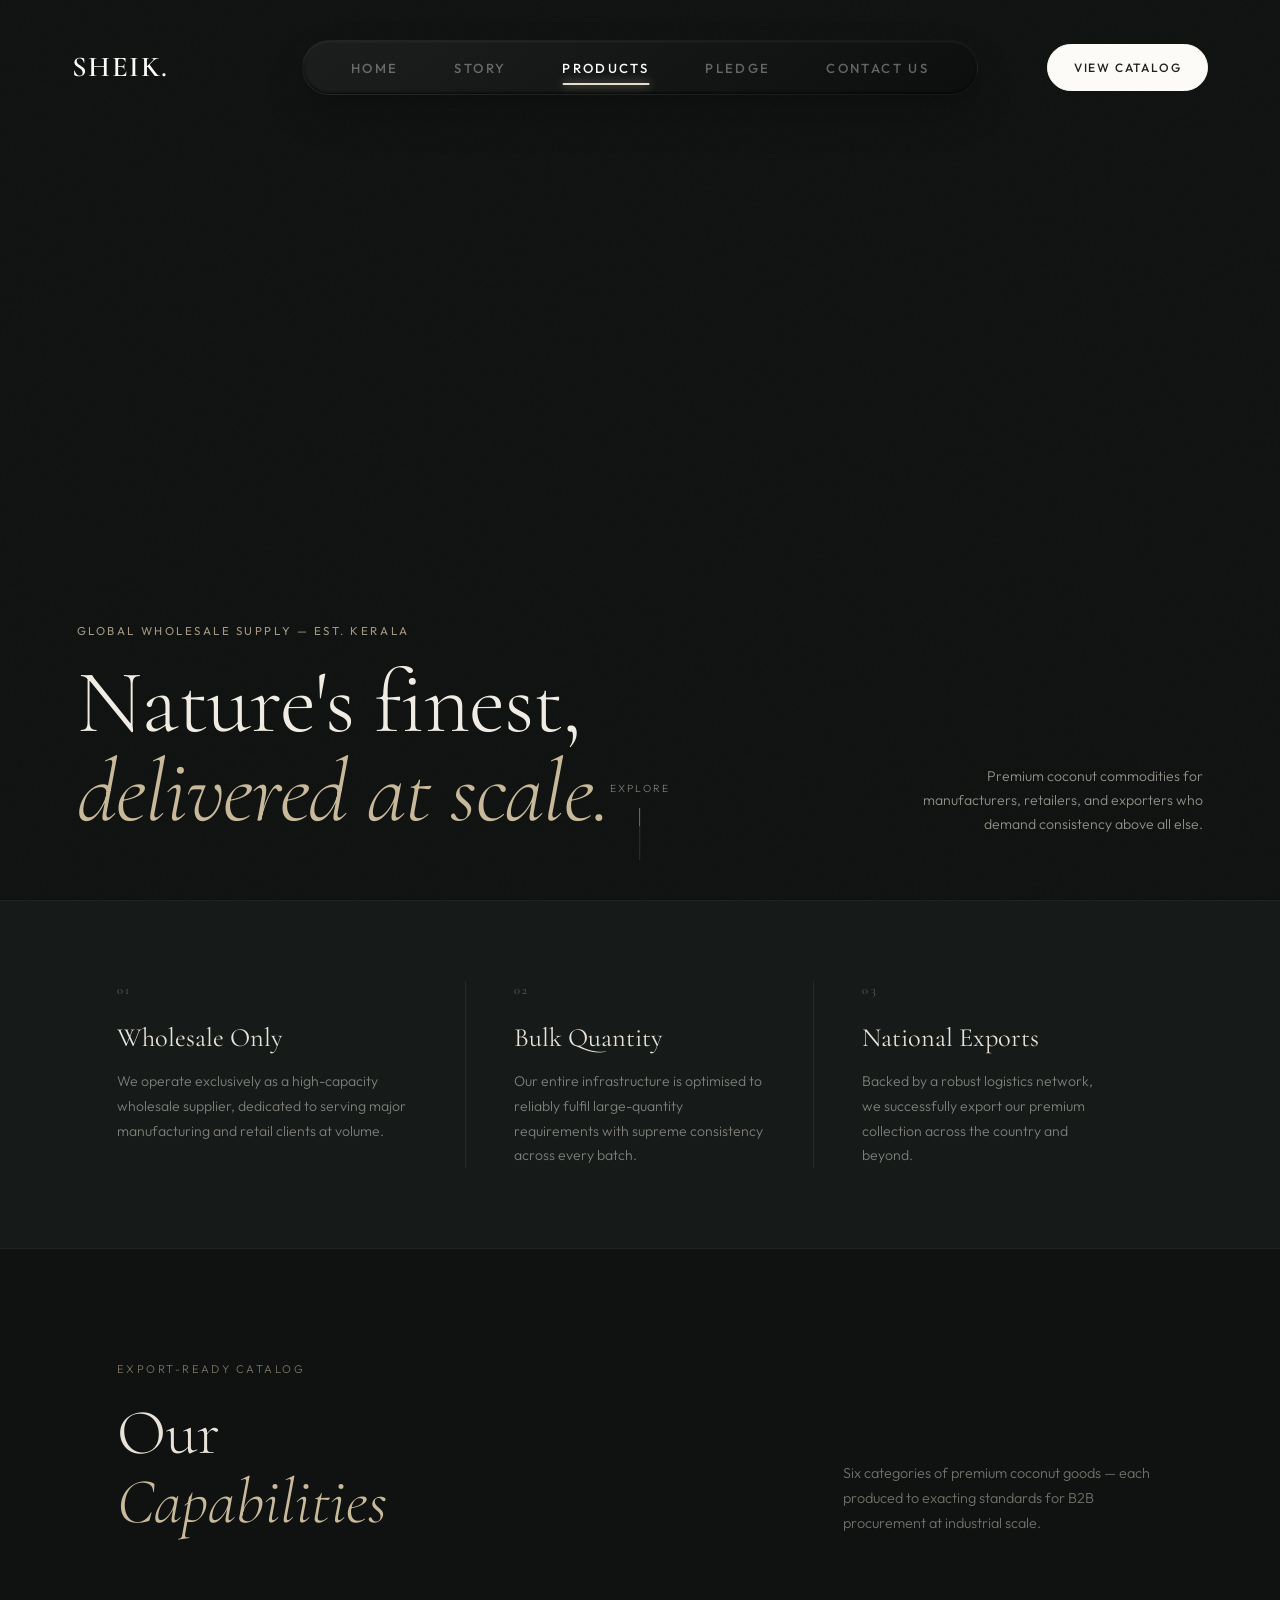
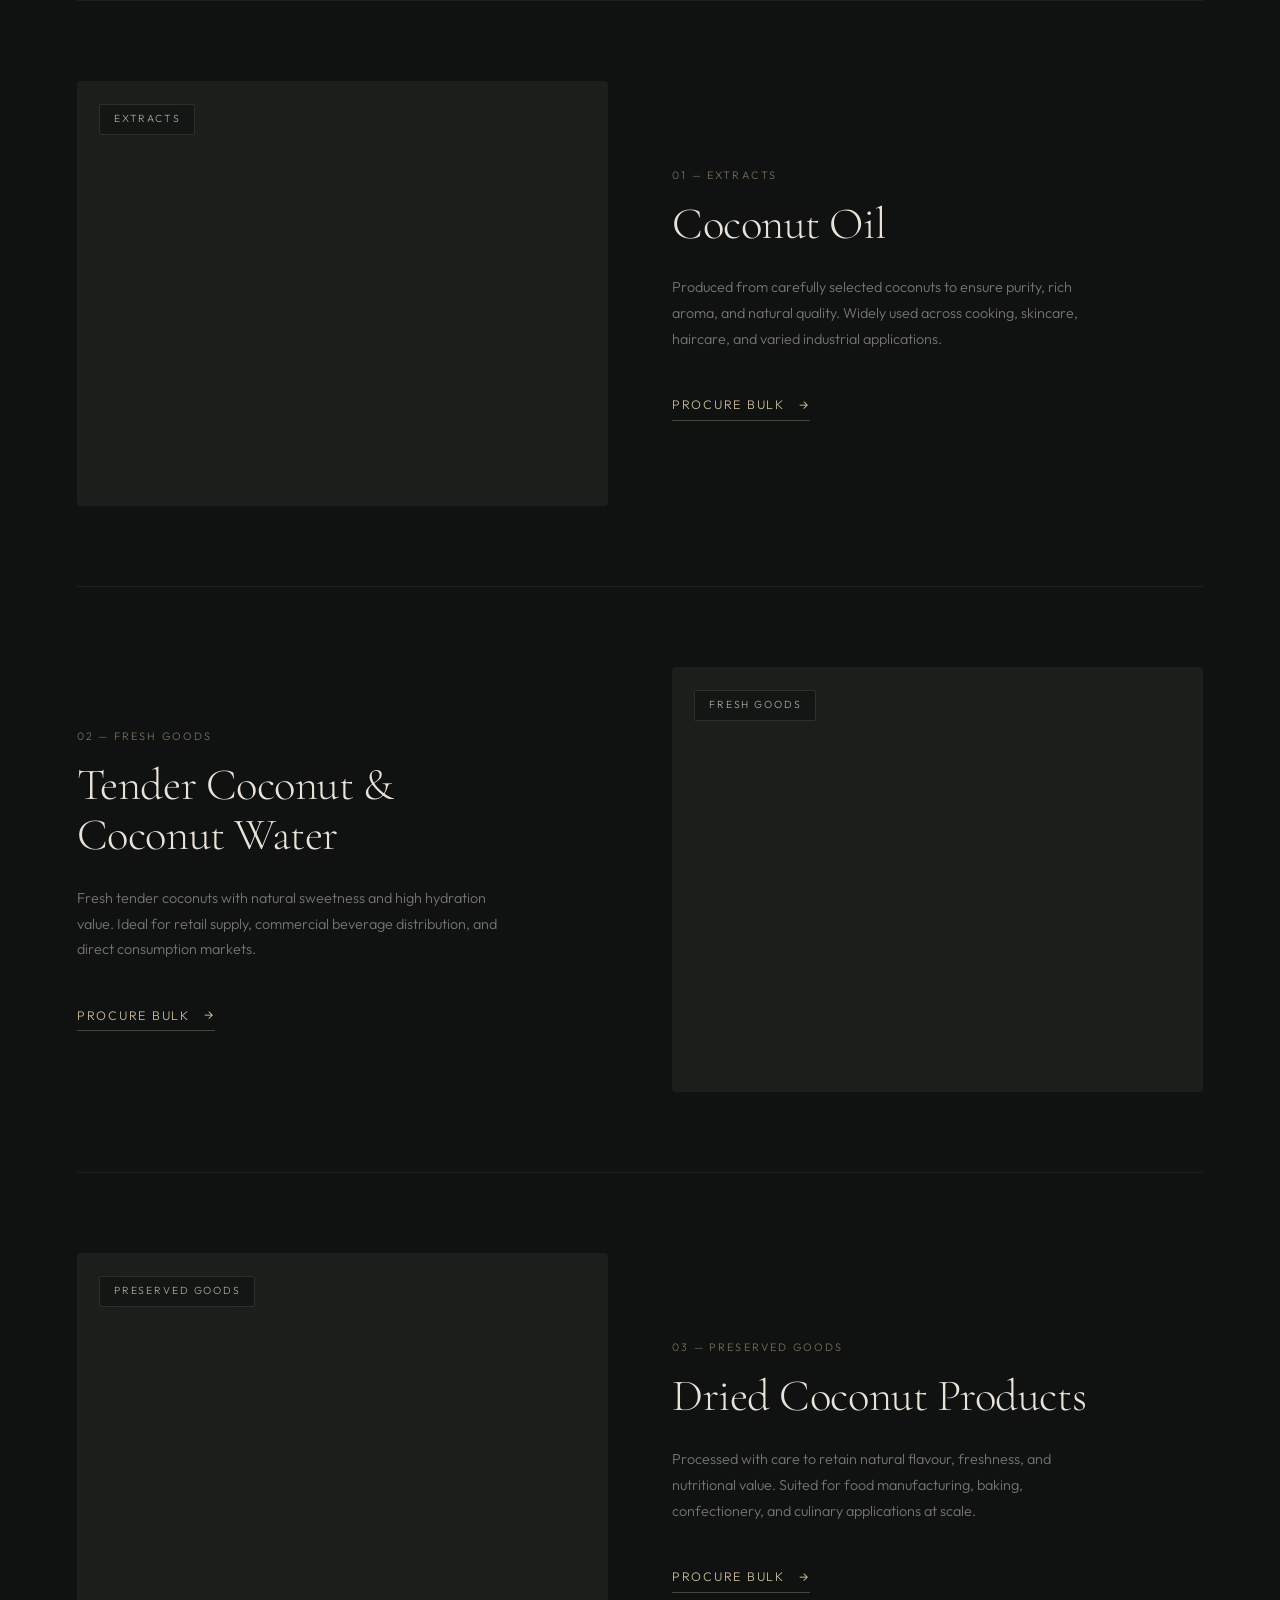
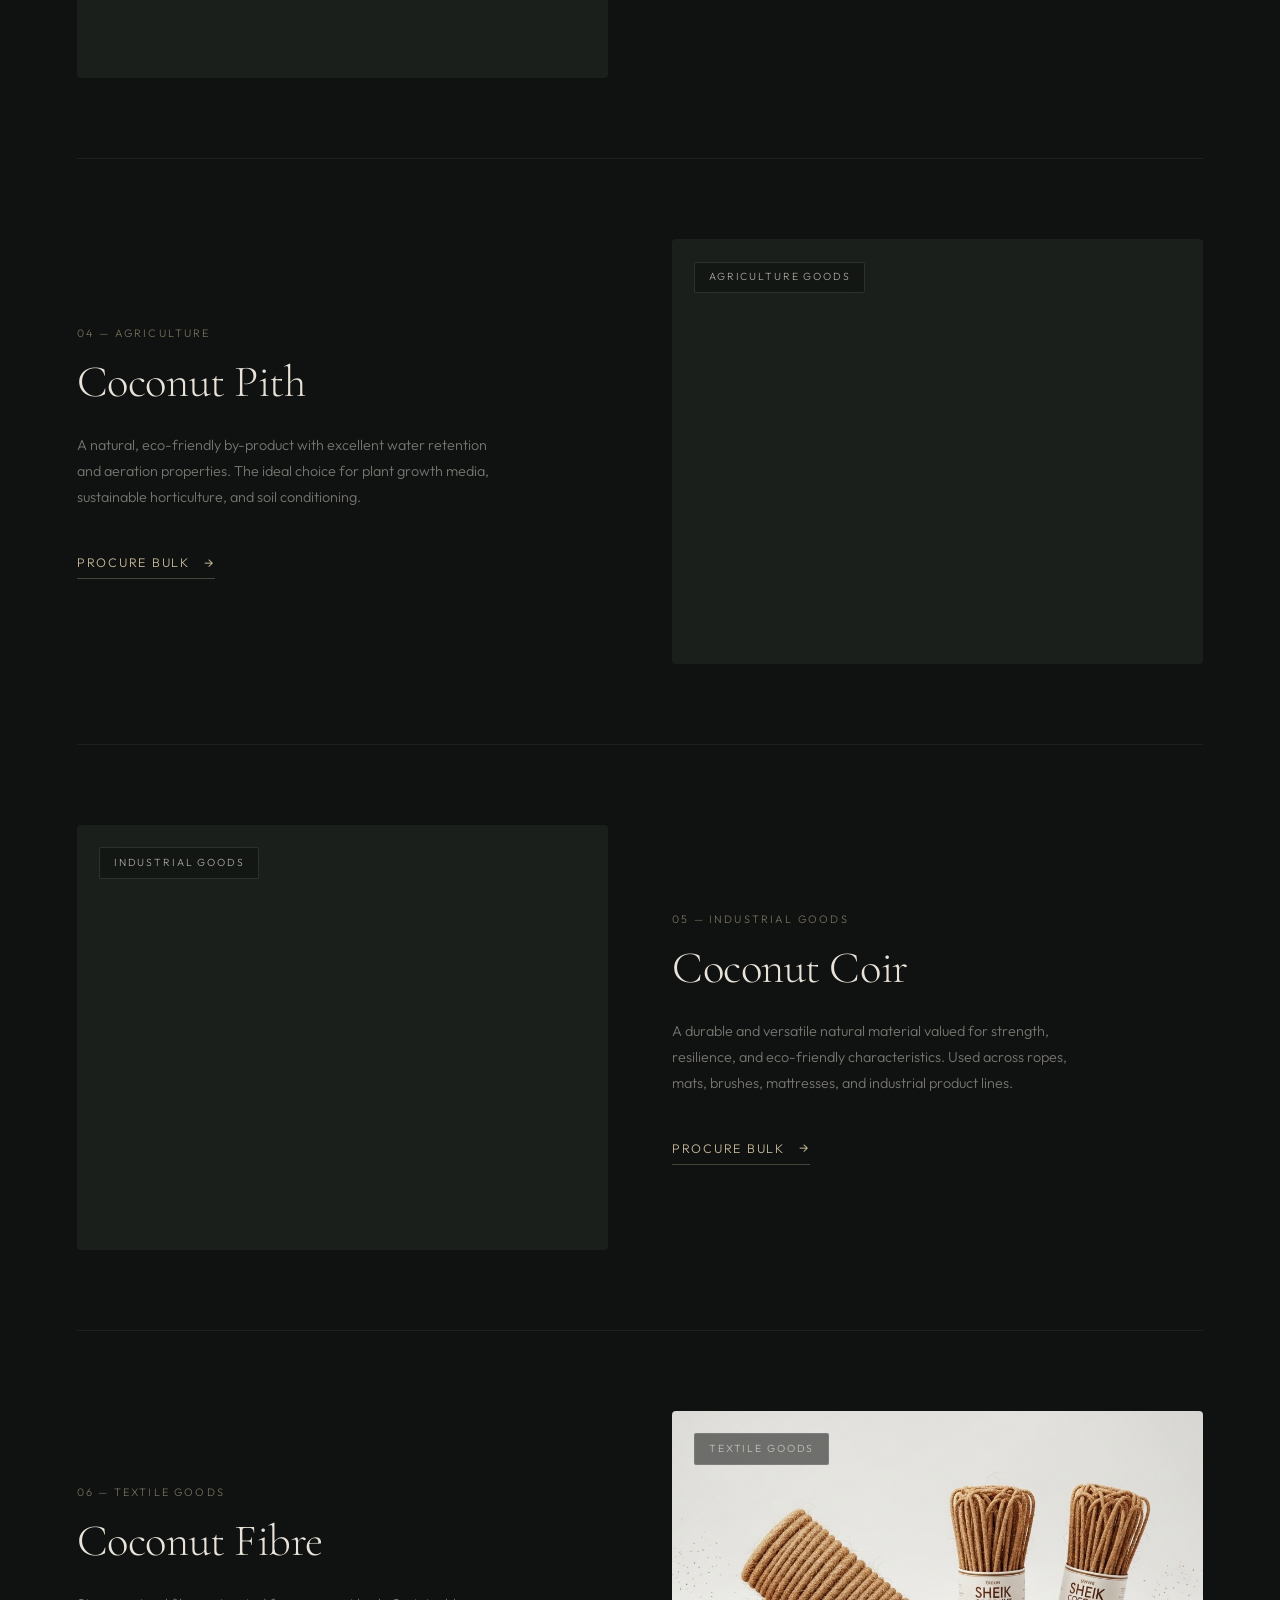
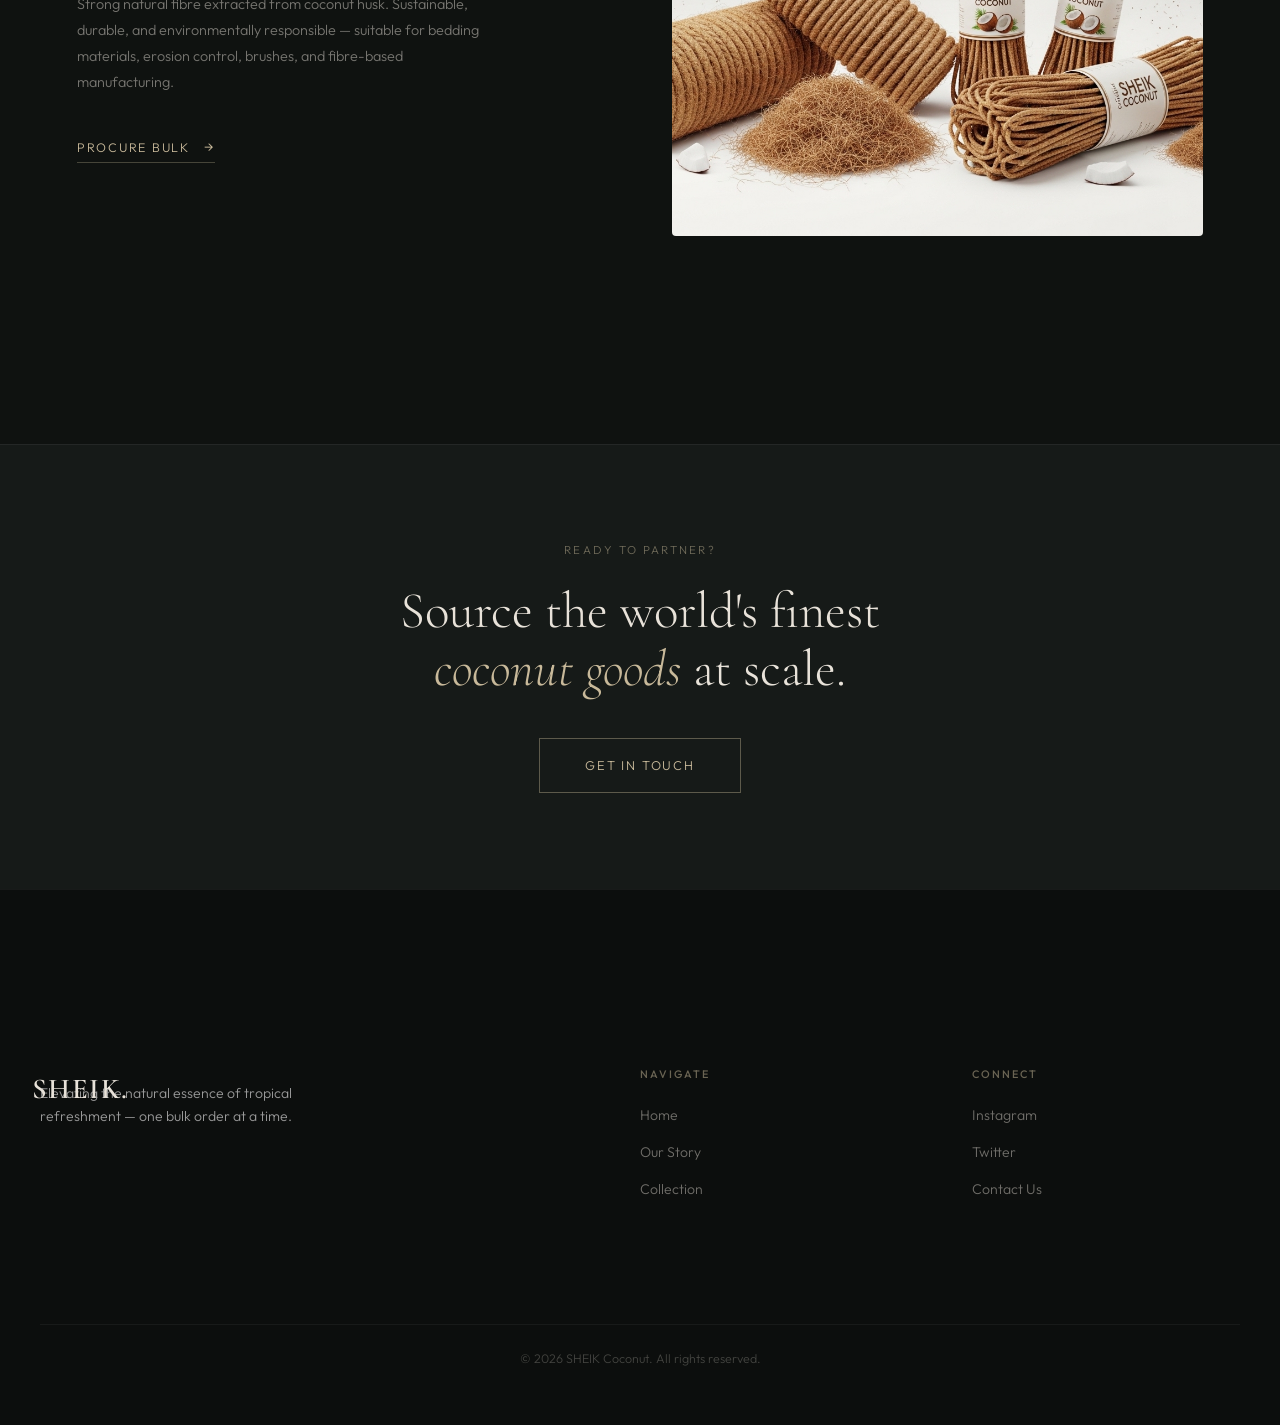
==== product.html @ ab348db4 "new website sheik coconut" ====
<!DOCTYPE html>
<html lang="en">
<head>
    <meta charset="UTF-8">
    <meta name="viewport" content="width=device-width, initial-scale=1.0">
    <title>Collection — SHEIK Coconut</title>
    <meta name="description" content="Explore SHEIK Coconut's premium product range. Wholesaler of bulk quantity coconut products exporting across the country.">
    <link rel="preconnect" href="https://fonts.googleapis.com">
    <link rel="preconnect" href="https://fonts.gstatic.com" crossorigin>
    <link href="https://fonts.googleapis.com/css2?family=Cormorant+Garamond:ital,wght@0,300;0,400;0,500;0,600;1,300;1,400&family=Outfit:wght@200;300;400;500&display=swap" rel="stylesheet">
    <link rel="stylesheet" href="style.css">

    <style>
        /* =====================================================
           PRODUCT PAGE — CINEMATIC REDESIGN
           ===================================================== */

        /* ── Page-level overrides ── */
        body { background-color: #0f1210; color: #e8e2d9; }

        /* ── Header styling is now globally handled by pill-nav in style.css ── */
        /* ══════════════════════════════════════════════════
           CINEMATIC HERO
           ══════════════════════════════════════════════════ */
        .product-hero {
            position: relative;
            width: 100%;
            height: 100vh;
            min-height: 640px;
            overflow: hidden;
            display: flex;
            align-items: flex-end;
            background: #0f1210;
        }

        /* Video fills full frame */
        .video-container {
            position: absolute;
            inset: 0;
            z-index: 0;
        }

        #product-video {
            width: 100%;
            height: 100%;
            object-fit: cover;
            object-position: center;
            display: block;
            opacity: 0.72;
        }

        /* Cinematic letterbox overlay */
        .video-overlay {
            position: absolute;
            inset: 0;
            background:
                linear-gradient(to bottom, rgba(15,18,16,0.55) 0%, transparent 30%, transparent 55%, rgba(15,18,16,0.85) 100%),
                linear-gradient(to right, rgba(15,18,16,0.3) 0%, transparent 60%);
            z-index: 1;
        }

        /* Thin grain texture */
        .video-overlay::after {
            content: '';
            position: absolute;
            inset: 0;
            background-image: url("data:image/svg+xml,%3Csvg viewBox='0 0 256 256' xmlns='http://www.w3.org/2000/svg'%3E%3Cfilter id='noise'%3E%3CfeTurbulence type='fractalNoise' baseFrequency='0.9' numOctaves='4' stitchTiles='stitch'/%3E%3C/filter%3E%3Crect width='100%25' height='100%25' filter='url(%23noise)' opacity='0.04'/%3E%3C/svg%3E");
            opacity: 0.35;
            pointer-events: none;
        }

        /* Hero text pinned bottom-left */
        .hero-content-wrapper.static-hero {
            position: absolute;
            inset: 0;
            display: flex;
            align-items: flex-end;
            z-index: 5;
            pointer-events: none;
        }

        .hero-bottom-text {
            padding: 0 clamp(2rem, 6vw, 7rem) clamp(3rem, 7vh, 5rem);
            width: 100%;
            display: flex;
            justify-content: space-between;
            align-items: flex-end;
            gap: 2rem;
        }

        .hero-left {
            max-width: 640px;
        }

        .hero-eyebrow {
            display: block;
            font-family: 'Outfit', sans-serif;
            font-size: 0.72rem;
            font-weight: 400;
            letter-spacing: 0.22em;
            text-transform: uppercase;
            color: rgba(212, 196, 168, 0.75);
            margin-bottom: 1.1rem;
            opacity: 0;
            transform: translateY(14px);
            animation: fadeUp 0.9s 0.2s cubic-bezier(0.25,1,0.5,1) forwards;
        }

        .hero-main-title {
            font-family: 'Cormorant Garamond', serif;
            font-size: clamp(3.2rem, 7vw, 6.5rem);
            font-weight: 300;
            line-height: 1.0;
            letter-spacing: -0.01em;
            color: #f0ece4;
            margin-bottom: 0;
            opacity: 0;
            transform: translateY(20px);
            animation: fadeUp 1s 0.38s cubic-bezier(0.25,1,0.5,1) forwards;
        }

        .hero-main-title em {
            font-style: italic;
            color: #c8b99a;
        }

        .hero-right {
            text-align: right;
            flex-shrink: 0;
        }

        .hero-sub-text {
            font-family: 'Outfit', sans-serif;
            font-size: 0.88rem;
            font-weight: 300;
            line-height: 1.7;
            color: rgba(232,226,217,0.6);
            max-width: 280px;
            margin-left: auto;
            opacity: 0;
            transform: translateY(14px);
            animation: fadeUp 0.9s 0.55s cubic-bezier(0.25,1,0.5,1) forwards;
        }

        /* Scroll indicator */
        .scroll-indicator {
            position: absolute;
            bottom: 0;
            left: 50%;
            transform: translateX(-50%);
            z-index: 10;
            display: flex;
            flex-direction: column;
            align-items: center;
            gap: 10px;
            color: rgba(232,226,217,0.5);
            font-family: 'Outfit', sans-serif;
            font-size: 0.65rem;
            letter-spacing: 0.2em;
            text-transform: uppercase;
            padding-bottom: 2.5rem;
            opacity: 0;
            animation: fadeIn 1s 1.1s ease forwards;
        }

        .scroll-line {
            width: 1px;
            height: 52px;
            background: rgba(232,226,217,0.15);
            position: relative;
            overflow: hidden;
        }

        .scroll-line::after {
            content: '';
            position: absolute;
            top: 0; left: 0;
            width: 100%; height: 35%;
            background: rgba(200,185,154,0.7);
            animation: scrollLine 2.2s cubic-bezier(0.77,0,0.175,1) infinite;
        }

        /* ══════════════════════════════════════════════════
           MANIFESTO BAND
           ══════════════════════════════════════════════════ */
        .manifesto-band {
            background: #161a18;
            padding: 5rem 0;
            border-top: 1px solid rgba(255,255,255,0.04);
            border-bottom: 1px solid rgba(255,255,255,0.04);
        }

        .manifesto-inner {
            max-width: 1200px;
            margin: 0 auto;
            padding: 0 clamp(2rem,6vw,7rem);
            display: grid;
            grid-template-columns: repeat(3, 1fr);
            gap: 0;
        }

        .manifesto-item {
            padding: 0 3rem;
            border-right: 1px solid rgba(255,255,255,0.07);
            opacity: 0;
            transform: translateY(24px);
            transition: opacity 0.7s ease, transform 0.7s ease;
        }

        .manifesto-item:first-child { padding-left: 0; }
        .manifesto-item:last-child { border-right: none; }

        .manifesto-item.in-view { opacity: 1; transform: none; }
        .manifesto-item:nth-child(2) { transition-delay: 0.12s; }
        .manifesto-item:nth-child(3) { transition-delay: 0.24s; }

        .manifesto-num {
            font-family: 'Cormorant Garamond', serif;
            font-size: 0.78rem;
            letter-spacing: 0.18em;
            color: rgba(200,185,154,0.5);
            margin-bottom: 1.4rem;
            display: block;
        }

        .manifesto-head {
            font-family: 'Cormorant Garamond', serif;
            font-size: 1.65rem;
            font-weight: 400;
            color: #e8e2d9;
            margin-bottom: 0.9rem;
            line-height: 1.2;
        }

        .manifesto-body {
            font-family: 'Outfit', sans-serif;
            font-size: 0.88rem;
            font-weight: 300;
            line-height: 1.75;
            color: rgba(232,226,217,0.5);
        }

        /* ══════════════════════════════════════════════════
           SECTION LABEL (floating)
           ══════════════════════════════════════════════════ */
        .collection-intro {
            padding: 7rem clamp(2rem,6vw,7rem) 4rem;
            max-width: 1200px;
            margin: 0 auto;
            display: flex;
            align-items: flex-end;
            justify-content: space-between;
            gap: 3rem;
        }

        .collection-intro-left {
            flex: 1;
        }

        .collection-label {
            font-family: 'Outfit', sans-serif;
            font-size: 0.7rem;
            letter-spacing: 0.22em;
            text-transform: uppercase;
            color: rgba(200,185,154,0.6);
            margin-bottom: 1.2rem;
            display: block;
        }

        .collection-title {
            font-family: 'Cormorant Garamond', serif;
            font-size: clamp(2.6rem, 5vw, 4.5rem);
            font-weight: 300;
            line-height: 1.08;
            color: #e8e2d9;
        }

        .collection-title em {
            font-style: italic;
            color: #c8b99a;
        }

        .collection-intro-right {
            max-width: 320px;
            font-family: 'Outfit', sans-serif;
            font-size: 0.9rem;
            line-height: 1.75;
            color: rgba(232,226,217,0.45);
        }

        /* ══════════════════════════════════════════════════
           PRODUCT ROWS — EDITORIAL STYLE
           ══════════════════════════════════════════════════ */
        .products-wrap {
            padding: 0 clamp(2rem,6vw,7rem) 8rem;
        }

        .product-entry {
            display: grid;
            grid-template-columns: 1fr 1fr;
            gap: 5vw;
            align-items: center;
            padding: 5rem 0;
            border-top: 1px solid rgba(255,255,255,0.06);
            opacity: 0;
            transform: translateY(40px);
            transition: opacity 0.9s cubic-bezier(0.25,1,0.5,1), transform 0.9s cubic-bezier(0.25,1,0.5,1);
        }

        .product-entry.in-view { opacity: 1; transform: none; }
        .product-entry.alt { direction: rtl; }
        .product-entry.alt > * { direction: ltr; }

        /* Media box */
        .prod-media {
            position: relative;
            overflow: hidden;
            border-radius: 4px;
            background: #1a1f1c;
            aspect-ratio: 5/4;
        }

        .prod-media video,
        .prod-media img {
            width: 100%;
            height: 100%;
            object-fit: cover;
            object-position: center;
            display: block;
            transition: transform 1.1s cubic-bezier(0.25,1,0.5,1);
        }

        .prod-media:hover video,
        .prod-media:hover img {
            transform: scale(1.04);
        }

        /* Overlay tag on media */
        .prod-tag {
            position: absolute;
            top: 1.4rem;
            left: 1.4rem;
            font-family: 'Outfit', sans-serif;
            font-size: 0.65rem;
            letter-spacing: 0.18em;
            text-transform: uppercase;
            color: rgba(232,226,217,0.7);
            background: rgba(15,18,16,0.55);
            backdrop-filter: blur(8px);
            padding: 0.4rem 0.85rem;
            border: 1px solid rgba(232,226,217,0.12);
            border-radius: 2px;
        }

        /* Info column */
        .prod-info {
            padding: 1rem 0;
        }

        .prod-cat {
            font-family: 'Outfit', sans-serif;
            font-size: 0.68rem;
            letter-spacing: 0.2em;
            text-transform: uppercase;
            color: rgba(200,185,154,0.55);
            margin-bottom: 1rem;
            display: block;
        }

        .prod-name {
            font-family: 'Cormorant Garamond', serif;
            font-size: clamp(2rem, 3.5vw, 3.2rem);
            font-weight: 300;
            line-height: 1.1;
            color: #e8e2d9;
            margin-bottom: 1.6rem;
            letter-spacing: -0.01em;
        }

        .prod-desc {
            font-family: 'Outfit', sans-serif;
            font-size: 0.9rem;
            font-weight: 300;
            line-height: 1.8;
            color: rgba(232,226,217,0.48);
            margin-bottom: 2.4rem;
            max-width: 420px;
        }

        .prod-cta {
            display: inline-flex;
            align-items: center;
            gap: 0.9rem;
            font-family: 'Outfit', sans-serif;
            font-size: 0.78rem;
            letter-spacing: 0.14em;
            text-transform: uppercase;
            color: #c8b99a;
            text-decoration: none;
            padding-bottom: 3px;
            border-bottom: 1px solid rgba(200,185,154,0.3);
            transition: color 0.3s ease, border-color 0.3s ease, gap 0.3s ease;
        }

        .prod-cta::after {
            content: '→';
            font-size: 0.9rem;
            transition: transform 0.3s ease;
        }

        .prod-cta:hover {
            color: #e8e2d9;
            border-color: rgba(232,226,217,0.5);
            gap: 1.3rem;
        }

        .prod-cta:hover::after {
            transform: translateX(4px);
        }

        /* ══════════════════════════════════════════════════
           CLOSING CTA BAND
           ══════════════════════════════════════════════════ */
        .cta-band {
            background: #161a18;
            border-top: 1px solid rgba(255,255,255,0.06);
            padding: 6rem clamp(2rem,6vw,7rem);
            text-align: center;
        }

        .cta-band-label {
            font-family: 'Outfit', sans-serif;
            font-size: 0.72rem;
            letter-spacing: 0.2em;
            text-transform: uppercase;
            color: rgba(200,185,154,0.5);
            margin-bottom: 1.5rem;
            display: block;
        }

        .cta-band-title {
            font-family: 'Cormorant Garamond', serif;
            font-size: clamp(2.2rem, 4vw, 3.8rem);
            font-weight: 300;
            line-height: 1.12;
            color: #e8e2d9;
            margin-bottom: 2.5rem;
        }

        .cta-band-title em { font-style: italic; color: #c8b99a; }

        .cta-btn-outline {
            display: inline-block;
            padding: 1rem 2.8rem;
            border: 1px solid rgba(200,185,154,0.4);
            font-family: 'Outfit', sans-serif;
            font-size: 0.8rem;
            letter-spacing: 0.14em;
            text-transform: uppercase;
            color: #c8b99a;
            text-decoration: none;
            transition: background 0.35s ease, color 0.35s ease, border-color 0.35s ease;
        }

        .cta-btn-outline:hover {
            background: #c8b99a;
            color: #0f1210;
            border-color: #c8b99a;
        }

        /* ══════════════════════════════════════════════════
           FOOTER (dark consistent)
           ══════════════════════════════════════════════════ */
        .site-footer {
            background: #0c0e0d;
            color: rgba(232,226,217,0.5);
            border-top: 1px solid rgba(255,255,255,0.05);
        }

        .site-footer .logo { color: #e8e2d9; }

        .footer-grid {
            display: grid;
            grid-template-columns: 2fr 1fr 1fr;
            gap: 4rem;
            padding: 5rem 0 3rem;
        }

        .footer-brand p {
            font-family: 'Outfit', sans-serif;
            font-size: 0.88rem;
            line-height: 1.7;
            margin-top: 1rem;
        }

        .footer-links h4,
        .footer-contact h4 {
            font-family: 'Outfit', sans-serif;
            font-size: 0.68rem;
            letter-spacing: 0.18em;
            text-transform: uppercase;
            color: rgba(200,185,154,0.5);
            margin-bottom: 1.2rem;
        }

        .footer-links ul li,
        .footer-contact ul li {
            margin-bottom: 0.7rem;
        }

        .footer-links a,
        .footer-contact a {
            font-family: 'Outfit', sans-serif;
            font-size: 0.88rem;
            color: rgba(232,226,217,0.45);
            transition: color 0.25s ease;
        }

        .footer-links a:hover,
        .footer-contact a:hover { color: #e8e2d9; }

        .footer-bottom {
            padding: 1.5rem 0;
            border-top: 1px solid rgba(255,255,255,0.05);
            font-family: 'Outfit', sans-serif;
            font-size: 0.78rem;
            color: rgba(232,226,217,0.25);
        }

        /* ══════════════════════════════════════════════════
           ANIMATIONS
           ══════════════════════════════════════════════════ */
        @keyframes fadeUp {
            to { opacity: 1; transform: translateY(0); }
        }

        @keyframes fadeIn {
            to { opacity: 1; }
        }

        @keyframes scrollLine {
            0%   { transform: translateY(-100%); }
            100% { transform: translateY(350%); }
        }

        /* ══════════════════════════════════════════════════
           RESPONSIVE
           ══════════════════════════════════════════════════ */
        @media (max-width: 900px) {
            .manifesto-inner { grid-template-columns: 1fr; gap: 3rem; }
            .manifesto-item { border-right: none; border-bottom: 1px solid rgba(255,255,255,0.07); padding: 0 0 3rem; }
            .manifesto-item:last-child { border-bottom: none; }

            .collection-intro { flex-direction: column; gap: 1.5rem; }
            .collection-intro-right { max-width: 100%; }

            .product-entry { grid-template-columns: 1fr; gap: 2.5rem; }
            .product-entry.alt { direction: ltr; }

            .hero-bottom-text { flex-direction: column; gap: 1rem; align-items: flex-start; }
            .hero-sub-text { text-align: left; margin-left: 0; max-width: 100%; }
            .hero-right { text-align: left; }

            .footer-grid { grid-template-columns: 1fr 1fr; gap: 3rem; }
        }

        @media (max-width: 600px) {
            .hero-main-title { font-size: 2.8rem; }
            .products-wrap { padding: 0 1.5rem 5rem; }
            .manifesto-band { padding: 3.5rem 0; }
            .manifesto-inner { padding: 0 1.5rem; }
            .footer-grid { grid-template-columns: 1fr; }
            .collection-intro { padding: 4rem 1.5rem 2.5rem; }
        }
    </style>
</head>
<body>

    <!-- ═══ HEADER ═══ -->
    <header class="site-header dark-header">
        <div class="header-container">
            <div class="logo"><a href="index.html">SHEIK.</a></div>
            <nav class="pill-nav">
                <ul>
                    <li><a href="index.html">Home</a></li>
                    <li><a href="story.html">Story</a></li>
                    <li><a href="product.html" class="active">Products</a></li>
                    <li><a href="companyValue.html">Pledge</a></li>
                    <li><a href="contact.html">Contact Us</a></li>
                </ul>
            </nav>
            <div class="header-cta">
                <a href="#collection" class="btn-primary">View Catalog</a>
            </div>
        </div>
    </header>

    <main>

        <!-- ═══ CINEMATIC HERO ═══ -->
        <section class="product-hero">
            <div class="video-container">
                <video
                    id="product-video"
                    src="assests/products/hero.mp4"
                    autoplay muted loop playsinline
                    preload="auto"
                ></video>
                <div class="video-overlay"></div>
            </div>

            <div class="hero-content-wrapper static-hero">
                <div class="hero-bottom-text">
                    <div class="hero-left">
                        <span class="hero-eyebrow">Global Wholesale Supply — Est. Kerala</span>
                        <h1 class="hero-main-title">Nature's finest,<br><em>delivered at scale.</em></h1>
                    </div>
                    <div class="hero-right">
                        <p class="hero-sub-text">
                            Premium coconut commodities for manufacturers, retailers, and exporters who demand consistency above all else.
                        </p>
                    </div>
                </div>
            </div>

            <div class="scroll-indicator">
                <span>Explore</span>
                <div class="scroll-line"></div>
            </div>
        </section>

        <!-- ═══ MANIFESTO BAND ═══ -->
        <section class="manifesto-band">
            <div class="manifesto-inner">
                <div class="manifesto-item scroll-reveal">
                    <span class="manifesto-num">01</span>
                    <h3 class="manifesto-head">Wholesale Only</h3>
                    <p class="manifesto-body">We operate exclusively as a high-capacity wholesale supplier, dedicated to serving major manufacturing and retail clients at volume.</p>
                </div>
                <div class="manifesto-item scroll-reveal">
                    <span class="manifesto-num">02</span>
                    <h3 class="manifesto-head">Bulk Quantity</h3>
                    <p class="manifesto-body">Our entire infrastructure is optimised to reliably fulfil large-quantity requirements with supreme consistency across every batch.</p>
                </div>
                <div class="manifesto-item scroll-reveal">
                    <span class="manifesto-num">03</span>
                    <h3 class="manifesto-head">National Exports</h3>
                    <p class="manifesto-body">Backed by a robust logistics network, we successfully export our premium collection across the country and beyond.</p>
                </div>
            </div>
        </section>

        <!-- ═══ COLLECTION INTRO ═══ -->
        <section class="collection-intro" id="collection">
            <div class="collection-intro-left scroll-reveal">
                <span class="collection-label">Export-Ready Catalog</span>
                <h2 class="collection-title">Our<br><em>Capabilities</em></h2>
            </div>
            <p class="collection-intro-right scroll-reveal">
                Six categories of premium coconut goods — each produced to exacting standards for B2B procurement at industrial scale.
            </p>
        </section>

        <!-- ═══ PRODUCTS ═══ -->
        <div class="products-wrap">

            <!-- 1. Coconut Oil -->
            <article class="product-entry scroll-reveal">
                <div class="prod-media">
                    <video src="assests/products/coconutOil.mp4" autoplay muted loop playsinline></video>
                    <span class="prod-tag">Extracts</span>
                </div>
                <div class="prod-info">
                    <span class="prod-cat">01 — Extracts</span>
                    <h3 class="prod-name">Coconut Oil</h3>
                    <p class="prod-desc">Produced from carefully selected coconuts to ensure purity, rich aroma, and natural quality. Widely used across cooking, skincare, haircare, and varied industrial applications.</p>
                    <a href="#" class="prod-cta">Procure Bulk</a>
                </div>
            </article>

            <!-- 2. Tender Coconut / Coconut Water -->
            <article class="product-entry alt scroll-reveal">
                <div class="prod-media">
                    <video src="assests/products/coconuts.mp4" autoplay muted loop playsinline></video>
                    <span class="prod-tag">Fresh Goods</span>
                </div>
                <div class="prod-info">
                    <span class="prod-cat">02 — Fresh Goods</span>
                    <h3 class="prod-name">Tender Coconut &amp;<br>Coconut Water</h3>
                    <p class="prod-desc">Fresh tender coconuts with natural sweetness and high hydration value. Ideal for retail supply, commercial beverage distribution, and direct consumption markets.</p>
                    <a href="#" class="prod-cta">Procure Bulk</a>
                </div>
            </article>

            <!-- 3. Dried Coconut -->
            <article class="product-entry scroll-reveal">
                <div class="prod-media">
                    <video src="assests/products/Dry Coconut products.mp4" autoplay muted loop playsinline></video>
                    <span class="prod-tag">Preserved Goods</span>
                </div>
                <div class="prod-info">
                    <span class="prod-cat">03 — Preserved Goods</span>
                    <h3 class="prod-name">Dried Coconut Products</h3>
                    <p class="prod-desc">Processed with care to retain natural flavour, freshness, and nutritional value. Suited for food manufacturing, baking, confectionery, and culinary applications at scale.</p>
                    <a href="#" class="prod-cta">Procure Bulk</a>
                </div>
            </article>

            <!-- 4. Coconut Pith -->
            <article class="product-entry alt scroll-reveal">
                <div class="prod-media">
                    <video src="assests/products/coconutPith.mp4" autoplay muted loop playsinline></video>
                    <span class="prod-tag">Agriculture Goods</span>
                </div>
                <div class="prod-info">
                    <span class="prod-cat">04 — Agriculture</span>
                    <h3 class="prod-name">Coconut Pith</h3>
                    <p class="prod-desc">A natural, eco-friendly by-product with excellent water retention and aeration properties. The ideal choice for plant growth media, sustainable horticulture, and soil conditioning.</p>
                    <a href="#" class="prod-cta">Procure Bulk</a>
                </div>
            </article>

            <!-- 5. Coconut Coir -->
            <article class="product-entry scroll-reveal">
                <div class="prod-media">
                    <video src="assests/products/Coconut-fibre.mp4" autoplay muted loop playsinline></video>
                    <span class="prod-tag">Industrial Goods</span>
                </div>
                <div class="prod-info">
                    <span class="prod-cat">05 — Industrial Goods</span>
                    <h3 class="prod-name">Coconut Coir</h3>
                    <p class="prod-desc">A durable and versatile natural material valued for strength, resilience, and eco-friendly characteristics. Used across ropes, mats, brushes, mattresses, and industrial product lines.</p>
                    <a href="#" class="prod-cta">Procure Bulk</a>
                </div>
            </article>

            <!-- 6. Coconut Fibre -->
            <article class="product-entry alt scroll-reveal">
                <div class="prod-media">
                    <!-- Fallback image if no video available for fibre -->
                    <img src="assests/products/Coconut-fibre-2.jpeg" alt="Coconut Fibre" loading="lazy">
                    <span class="prod-tag">Textile Goods</span>
                </div>
                <div class="prod-info">
                    <span class="prod-cat">06 — Textile Goods</span>
                    <h3 class="prod-name">Coconut Fibre</h3>
                    <p class="prod-desc">Strong natural fibre extracted from coconut husk. Sustainable, durable, and environmentally responsible — suitable for bedding materials, erosion control, brushes, and fibre-based manufacturing.</p>
                    <a href="#" class="prod-cta">Procure Bulk</a>
                </div>
            </article>

        </div>

        <!-- ═══ CLOSING CTA ═══ -->
        <section class="cta-band">
            <span class="cta-band-label">Ready to partner?</span>
            <h2 class="cta-band-title">Source the world's finest<br><em>coconut goods</em> at scale.</h2>
            <a href="mailto:contact@sheikcoco.com" class="cta-btn-outline">Get in Touch</a>
        </section>

    </main>

    <!-- ═══ FOOTER ═══ -->
    <footer class="site-footer">
        <div class="container footer-grid">
            <div class="footer-brand">
                <div class="logo">SHEIK.</div>
                <p>Elevating the natural essence of tropical refreshment — one bulk order at a time.</p>
            </div>
            <div class="footer-links">
                <h4>Navigate</h4>
                <ul>
                    <li><a href="index.html#hero">Home</a></li>
                    <li><a href="story.html">Our Story</a></li>
                    <li><a href="product.html">Collection</a></li>
                </ul>
            </div>
            <div class="footer-contact">
                <h4>Connect</h4>
                <ul>
                    <li><a href="#">Instagram</a></li>
                    <li><a href="#">Twitter</a></li>
                    <li><a href="#">Contact Us</a></li>
                </ul>
            </div>
        </div>
        <div class="container footer-bottom">
            <p>&copy; 2026 SHEIK Coconut. All rights reserved.</p>
        </div>
    </footer>

    <script>
    /* ── Scroll-based header state ── */
    const header = document.querySelector('.site-header');
    window.addEventListener('scroll', () => {
        header.classList.toggle('scrolled', window.scrollY > 60);
    }, { passive: true });

    /* ── Video: slow cinematic playback + ensure autoplay ── */
    const vid = document.getElementById('product-video');
    if (vid) {
        vid.playbackRate = 0.65;
        // Force play on browsers that might block autoplay
        const playPromise = vid.play();
        if (playPromise !== undefined) {
            playPromise.catch(() => {
                // Autoplay blocked — show poster fallback gracefully
                vid.style.opacity = '0.4';
            });
        }
    }

    /* ── Product section videos (lazy autoplay on scroll) ── */
    const productVideos = document.querySelectorAll('.prod-media video');
    const videoObserver = new IntersectionObserver((entries) => {
        entries.forEach(entry => {
            const v = entry.target;
            if (entry.isIntersecting) {
                v.playbackRate = 0.7;
                v.play().catch(() => {});
            } else {
                v.pause();
            }
        });
    }, { threshold: 0.2 });

    productVideos.forEach(v => videoObserver.observe(v));

    /* ── Scroll reveal (shared with main site) ── */
    const reveals = document.querySelectorAll('.scroll-reveal');
    const revealObserver = new IntersectionObserver((entries, obs) => {
        entries.forEach(entry => {
            if (entry.isIntersecting) {
                entry.target.classList.add('in-view');
                obs.unobserve(entry.target);
            }
        });
    }, { threshold: 0.12, rootMargin: '0px 0px -40px 0px' });

    reveals.forEach(el => revealObserver.observe(el));
    </script>

</body>
</html>
---- style.css ----
/* ==========================================================================
   CSS Variables & Global Settings
   ========================================================================== */
   :root {
    /* Colors */
    --clr-bg: #FDFBF7;
    --clr-bg-dark: #1F2220;
    --clr-text: #1F2220;
    --clr-text-light: #FDFBF7;
    --clr-accent: #2A4A3B; /* Tropical Green */
    --clr-sand: #E6D5C3;
    --clr-earth: #4A3728;
    
    /* Typography */
    --font-heading: 'Cormorant Garamond', serif;
    --font-body: 'Outfit', sans-serif;
    
    /* Spacing & Sizes */
    --section-pad: 8rem 0;
    --container-w: 1200px;
    
    /* Transitions */
    --ease-smooth: cubic-bezier(0.25, 1, 0.5, 1);
    --trans-default: 0.4s var(--ease-smooth);
    --trans-slow: 0.8s var(--ease-smooth);
}

/* ==========================================================================
   Reset & Base Styles
   ========================================================================== */
* {
    margin: 0;
    padding: 0;
    box-sizing: border-box;
}

html {
    scroll-behavior: smooth;
    scroll-padding-top: 120px;
    font-size: 16px;
}

body {
    background-color: var(--clr-bg);
    color: var(--clr-text);
    font-family: var(--font-body);
    font-weight: 300;
    line-height: 1.6;
    overflow-x: hidden;
    -webkit-font-smoothing: antialiased;
}

h1, h2, h3, h4, .logo, .eyebrow {
    font-family: var(--font-heading);
    font-weight: 500;
}

a {
    text-decoration: none;
    color: inherit;
}

ul {
    list-style: none;
}

.container {
    max-width: var(--container-w);
    margin: 0 auto;
    padding: 0 2rem;
}

.section-spacing {
    padding: var(--section-pad);
}

.dark-bg {
    background-color: var(--clr-bg-dark);
    color: var(--clr-text-light);
}

/* ==========================================================================
   Typography Classes
   ========================================================================== */
.section-title {
    font-size: clamp(2.5rem, 5vw, 4rem);
    line-height: 1.1;
    margin-bottom: 1.5rem;
    letter-spacing: -0.02em;
}

.eyebrow {
    display: block;
    font-size: 1.1rem;
    color: var(--clr-accent);
    text-transform: uppercase;
    letter-spacing: 0.1em;
    margin-bottom: 0.5rem;
}
.dark-bg .eyebrow {
    color: var(--clr-sand);
}

.section-body {
    font-size: 1.1rem;
    color: #555;
    margin-bottom: 2rem;
    max-width: 500px;
}

/* ==========================================================================
   Header & Premium Pill Navigation
   ========================================================================== */
.site-header {
    position: fixed;
    top: 0;
    left: 0;
    width: 100%;
    padding: 2.5rem 0;
    z-index: 1000;
    transition: padding var(--trans-default);
    pointer-events: none; /* Let clicks pass behind header spacing */
}

.site-header.scrolled {
    padding: 1.5rem 0;
}

.header-container {
    max-width: var(--container-w);
    margin: 0 auto;
    padding: 0 2rem;
    display: flex;
    justify-content: center; /* Absolutely center the pill */
    align-items: center;
    position: relative;
    pointer-events: auto; /* Re-enable clicks for items inside */
}

/* Float logo completely left */
.logo {
    font-family: var(--font-heading);
    font-size: 1.8rem;
    font-weight: 600;
    letter-spacing: 0.05em;
    position: absolute;
    left: 2rem;
}

.logo a {
    color: var(--clr-text);
    text-decoration: none;
    transition: color var(--trans-default);
}

/* Premium Pill Style Container */
.pill-nav {
    background: linear-gradient(145deg, rgba(28, 31, 29, 0.98) 0%, rgba(13, 15, 14, 0.98) 100%);
    backdrop-filter: blur(25px);
    -webkit-backdrop-filter: blur(25px);
    border-radius: 50px;
    padding: 0.85rem 3rem;
    box-shadow: 
        inset 0 1px 2px rgba(255, 255, 255, 0.08), /* soft top reflection */
        inset 0 -1px 3px rgba(0, 0, 0, 0.8), /* dark bottom edge depth */
        0 20px 40px rgba(0, 0, 0, 0.15), /* drop shadow */
        0 5px 15px rgba(0, 0, 0, 0.1);
    border: 1px solid rgba(255, 255, 255, 0.04);
}

.pill-nav ul {
    display: flex;
    gap: 3.5rem;
    list-style: none;
    align-items: center;
    margin: 0;
    padding: 0;
}

.pill-nav a {
    font-family: var(--font-body);
    font-size: 0.82rem;
    font-weight: 500;
    text-transform: uppercase;
    letter-spacing: 0.18em;
    color: rgba(255, 255, 255, 0.35); /* Dim inactive state */
    text-decoration: none;
    position: relative;
    padding: 0.5rem 0;
    transition: color 0.4s cubic-bezier(0.25, 1, 0.5, 1);
}

/* Luxury active state highlight (Glowing under-tab) */
.pill-nav a::after {
    content: '';
    position: absolute;
    bottom: -1px;
    left: 50%;
    transform: translateX(-50%);
    width: 0;
    height: 2px;
    background: #E8DCCB; /* Soft warm-sand glow matching Sheik luxury constraints */
    box-shadow: 0 0 10px rgba(232, 220, 203, 0.7);
    transition: width 0.4s cubic-bezier(0.25, 1, 0.5, 1), opacity 0.4s;
    opacity: 0;
    border-radius: 2px;
}

.pill-nav a:hover {
    color: rgba(255, 255, 255, 0.75);
}

.pill-nav a.active {
    color: #ffffff;
}

.pill-nav a.active::after,
.pill-nav a:hover::after {
    width: 100%;
    opacity: 1;
}

/* Floating CTA button right side */
.header-cta {
    position: absolute;
    right: 2rem;
}

.btn-primary {
    display: inline-block;
    padding: 0.8rem 1.6rem;
    background-color: var(--clr-text);
    color: var(--clr-bg);
    border: 1px solid var(--clr-text);
    font-size: 0.75rem;
    font-weight: 500;
    text-transform: uppercase;
    letter-spacing: 0.15em;
    border-radius: 50px;
    transition: all 0.4s var(--ease-smooth);
    text-decoration: none;
}

.btn-primary:hover {
    background-color: transparent;
    color: var(--clr-text);
    transform: translateY(-2px);
}

/* Pages using dark heroes override the logo and CTA styling easily: */
.dark-header .logo a { color: var(--clr-bg); }
.dark-header .btn-primary { background-color: var(--clr-bg); color: var(--clr-text); border-color: var(--clr-bg); }
.dark-header .btn-primary:hover { background-color: transparent; color: var(--clr-bg); }

/* Responsive adjustments */
@media (max-width: 1150px) {
    .header-cta { display: none; } /* Hide CTA to prevent nav collision */
    .pill-nav { padding: 0.85rem 2rem; }
    .pill-nav ul { gap: 2rem; }
}

@media (max-width: 800px) {
    .pill-nav { padding: 0.8rem 1.2rem; }
    .pill-nav ul { gap: 1.2rem; }
    .pill-nav a { font-size: 0.65rem; letter-spacing: 0.12em; }
}

@media (max-width: 600px) {
    .logo { display: none; } /* Complete focus on the elegant pill on tiny screens */
    .header-container { padding: 0 1rem; }
}

/* ==========================================================================
   Hero & Canvas Sequence
   ========================================================================== */
/* The hero container determines how long the scroll animation lasts */
.hero {
    height: 500vh; /* Adjust length of scroll sequence */
    position: relative;
}

/* Canvas is pinned to screen while scrolling through hero */
.canvas-container {
    position: sticky;
    top: 0;
    left: 0;
    width: 100%;
    height: 100vh;
    overflow: hidden;
    background-color: var(--clr-bg);
    z-index: 1;
}

/* Add a very subtle overlay so text pops better on imagery */
.canvas-container::after {
    content: '';
    position: absolute;
    inset: 0;
    background: linear-gradient(180deg, rgba(0,0,0,0.3) 0%, rgba(0,0,0,0.05) 50%, rgba(0,0,0,0.4) 100%);
    pointer-events: none;
    z-index: 2;
}

#hero-canvas {
    width: 100%;
    height: 100%;
    object-fit: cover;
    display: block;
}

.hero-content-wrapper {
    position: fixed;
    top: 0;
    left: 0;
    width: 100%;
    height: 100vh;
    pointer-events: none;
    z-index: 10;
}

.hero-text-block {
    position: absolute;
    top: 30%;
    left: 10%;
    color: #fff;
    opacity: 0;
    transform: translateY(30px);
    transition: opacity 0.6s ease-out, transform 0.6s ease-out;
    max-width: 500px;
}

.hero-text-block.visible {
    opacity: 1;
    transform: translateY(0);
}

.hero-title {
    font-size: clamp(3rem, 6vw, 5rem);
    line-height: 1.05;
    margin-bottom: 1rem;
    text-shadow: 0 4px 20px rgba(0,0,0,0.5);
}

.hero-title-small {
    font-size: clamp(2rem, 4vw, 3rem);
    line-height: 1.1;
    margin-bottom: 0.5rem;
    text-shadow: 0 2px 10px rgba(0,0,0,0.5);
}

.hero-subtitle {
    font-size: 1.2rem;
    font-weight: 300;
    text-shadow: 0 2px 10px rgba(0,0,0,0.5);
}

/* Positioning variants for different sequence frames */
.hero-text-block.bottom-right {
    top: auto;
    bottom: 20%;
    left: auto;
    right: 10%;
    text-align: right;
}

.scroll-indicator {
    position: absolute;
    bottom: 40px;
    left: 50%;
    transform: translateX(-50%);
    z-index: 10;
    color: #fff;
    font-size: 0.8rem;
    text-transform: uppercase;
    letter-spacing: 0.2em;
    display: flex;
    flex-direction: column;
    align-items: center;
    gap: 15px;
    opacity: 0.8;
}

.scroll-line {
    width: 1px;
    height: 60px;
    background-color: rgba(255,255,255,0.3);
    position: relative;
    overflow: hidden;
}

.scroll-line::after {
    content: '';
    position: absolute;
    top: 0;
    left: 0;
    width: 100%;
    height: 30%;
    background-color: #fff;
    animation: scrollLine 2s cubic-bezier(0.77, 0, 0.175, 1) infinite;
}

@keyframes scrollLine {
    0% { transform: translateY(-100%); }
    100% { transform: translateY(300%); }
}

/* ==========================================================================
   Layout Styles (About, Product, Company)
   ========================================================================== */
.dual-col {
    display: grid;
    grid-template-columns: 1fr 1fr;
    gap: 6rem;
    align-items: center;
}

.link-btn {
    display: inline-block;
    padding-bottom: 0.3rem;
    border-bottom: 1px solid var(--clr-text);
    text-transform: uppercase;
    font-size: 0.9rem;
    letter-spacing: 0.1em;
    transition: color var(--trans-default), border-color var(--trans-default);
}

.link-btn:hover {
    color: var(--clr-accent);
    border-color: var(--clr-accent);
}

/* Glassmorphism Panel */
.glass-panel {
    background: rgba(255, 255, 255, 0.4);
    backdrop-filter: blur(20px);
    -webkit-backdrop-filter: blur(20px);
    border: 1px solid rgba(255, 255, 255, 0.5);
    padding: 4rem;
    border-radius: 2px;
    box-shadow: 0 20px 40px rgba(0, 0, 0, 0.05);
    position: relative;
    z-index: 2;
    aspect-ratio: 4/5;
    display: flex;
    align-items: center;
    justify-content: center;
    text-align: center;
}

.visual-inner h3 {
    font-size: 4rem;
    color: var(--clr-accent);
}

.about-visual {
    position: relative;
}

.decoration-circle {
    position: absolute;
    top: -10%;
    right: -10%;
    width: 300px;
    height: 300px;
    border-radius: 50%;
    background: linear-gradient(135deg, var(--clr-sand) 0%, transparent 100%);
    opacity: 0.4;
    z-index: 1;
}

/* Products Grid */
.products-grid {
    display: grid;
    grid-template-columns: repeat(auto-fit, minmax(400px, 1fr));
    gap: 3rem;
    margin-top: 5rem;
}

.product-card {
    position: relative;
    cursor: pointer;
}

.card-image-wrapper {
    width: 100%;
    aspect-ratio: 3/4;
    overflow: hidden;
    margin-bottom: 2rem;
    background-color: #2C2C2C; /* Placeholder for image */
    position: relative;
}

.mock-product {
    width: 100%;
    height: 100%;
    background-size: cover;
    background-position: center;
    transition: transform 0.8s var(--ease-smooth);
}

.product-card:hover .mock-product {
    transform: scale(1.05);
}

/* Placeholder gradients for products */
.pure-edition { background: linear-gradient(45deg, #1A201A, #3A4A3A); }
.reserve-edition { background: linear-gradient(45deg, #2C201A, #4A3A2A); }

.card-title {
    font-size: 2rem;
    margin-bottom: 0.5rem;
}

.card-desc {
    color: #999;
    margin-bottom: 1.5rem;
}

.card-action {
    font-size: 0.8rem;
    text-transform: uppercase;
    letter-spacing: 0.1em;
    position: relative;
    padding-bottom: 4px;
}

.card-action::after {
    content: '';
    position: absolute;
    bottom: 0;
    left: 0;
    width: 0;
    height: 1px;
    background-color: var(--clr-sand);
    transition: width var(--trans-default);
}

.product-card:hover .card-action::after {
    width: 100%;
}

/* ==========================================================================
   Company Pledge / Values Section (Editorial Asymmetry)
   ========================================================================== */
.pledge-editorial-section {
    position: relative;
    background-color: var(--clr-bg);
    overflow: hidden;
    padding-bottom: 8rem;
}

.pledge-editorial-container {
    display: flex;
    flex-direction: column;
    align-items: flex-end; /* Aligns the text box to the right */
    position: relative;
}

/* Image acts as a full-width banner so it isn't cropped */
.pledge-image-block {
    position: relative;
    width: 100%;
    z-index: 1;
}

.pledge-img {
    width: 100%;
    height: auto; /* Uses proper aspect ratio of the image natively */
    display: block;
    border-radius: 4px; /* Optional subtle curve for elegance */
}

/* Accent block shifts position slightly to match new layout */
.pledge-img-accent {
    position: absolute;
    top: -20px;
    right: -20px;
    width: 200px;
    height: 200px;
    background-color: var(--clr-sand);
    z-index: -1;
}

/* Offset text block heavily upwards overlapping bottom-right of the image */
.pledge-text-block {
    position: relative;
    z-index: 2;
    margin-top: -12rem; /* Drags it up over the image */
    margin-right: 0;
    width: 90%;
    max-width: 700px;
}

.pledge-text-inner {
    background-color: rgba(253, 251, 247, 0.95);
    backdrop-filter: blur(20px);
    -webkit-backdrop-filter: blur(20px);
    padding: 5rem 4rem;
    border: 1px solid rgba(0,0,0,0.03);
}

.pledge-intro {
    font-size: 1.15rem;
    color: #666;
    margin-bottom: 3.5rem;
    line-height: 1.7;
}

/* Hover Expanding Grid */
.pledge-list {
    display: flex;
    flex-direction: column;
}

.pledge-list-item {
    display: flex;
    gap: 2.5rem;
    padding: 2.5rem 0;
    border-top: 1px solid rgba(0,0,0,0.1);
    transition: transform var(--trans-default), opacity var(--trans-default);
    cursor: default;
}

.pledge-list-item:nth-last-child(1) {
    border-bottom: 1px solid rgba(0,0,0,0.1);
}

.pledge-number {
    font-family: var(--font-heading);
    font-size: 1.6rem;
    color: var(--clr-sand);
    font-weight: 500;
    transition: color var(--trans-default), transform var(--trans-default);
}

.pledge-item-content {
    flex: 1;
}

.pledge-item-content h4 {
    font-size: 1.4rem;
    color: var(--clr-text);
    margin-bottom: 0.8rem;
    transition: color var(--trans-default);
}

.pledge-item-content p {
    font-size: 1rem;
    color: #777;
    line-height: 1.6;
}

/* Interactions */
.pledge-list:hover .pledge-list-item {
    opacity: 0.4;
}

.pledge-list .pledge-list-item:hover {
    opacity: 1;
    transform: translateX(10px);
}

.pledge-list-item:hover .pledge-number {
    color: var(--clr-accent);
    transform: scale(1.1);
}

.pledge-list-item:hover .pledge-item-content h4 {
    color: var(--clr-accent);
}

@media (max-width: 900px) {
    .pledge-editorial-container {
        grid-template-columns: 1fr;
    }
    
    .pledge-text-block {
        margin-left: 0;
        margin-top: -5rem;
    }
    
    .pledge-text-inner {
        padding: 3rem 2rem;
    }
}

/* ==========================================================================
   Footer
   ========================================================================== */
.site-footer {
    background-color: var(--clr-bg-dark);
    color: var(--clr-text-light);
    padding: 6rem 0 2rem;
}

.footer-grid {
    display: grid;
    grid-template-columns: 2fr 1fr 1fr;
    gap: 4rem;
    margin-bottom: 4rem;
}

.footer-brand p {
    margin-top: 1rem;
    color: #999;
    max-width: 300px;
}

.footer-links h4, .footer-contact h4 {
    font-family: var(--font-body);
    text-transform: uppercase;
    letter-spacing: 0.1em;
    font-size: 0.9rem;
    margin-bottom: 1.5rem;
    color: var(--clr-sand);
}

.footer-links ul li, .footer-contact ul li {
    margin-bottom: 0.8rem;
}

.footer-links a, .footer-contact a {
    color: #ccc;
    transition: color var(--trans-default);
}

.footer-links a:hover, .footer-contact a:hover {
    color: #fff;
}

.footer-bottom {
    padding-top: 2rem;
    border-top: 1px solid rgba(255,255,255,0.1);
    text-align: center;
    color: #666;
    font-size: 0.9rem;
}

/* ==========================================================================
   Animations & Scroll Reveals
   ========================================================================== */
.scroll-reveal {
    opacity: 0;
    transform: translateY(40px);
    transition: opacity 1s var(--ease-smooth), transform 1s var(--ease-smooth);
}

.scroll-reveal.in-view {
    opacity: 1;
    transform: translateY(0);
}

.delay-1 { transition-delay: 0.2s; }
.right-delay { transition-delay: 0.3s; }

.float-anim {
    animation: floating 6s ease-in-out infinite;
}

@keyframes floating {
    0% { transform: translateY(0px); }
    50% { transform: translateY(-15px); }
    100% { transform: translateY(0px); }
}

/* ==========================================================================
   Story Page Styles (story.html)
   ========================================================================== */
.story-hero {
    position: relative;
    width: 100%;
    height: 90vh;
    min-height: 600px;
    display: flex;
    align-items: center;
    justify-content: center;
    overflow: hidden;
}

.video-container {
    position: absolute;
    top: 0;
    left: 0;
    width: 100%;
    height: 100%;
    z-index: 1;
}

#story-video {
    width: 100%;
    height: 100%;
    object-fit: cover;
}

.video-overlay {
    position: absolute;
    inset: 0;
    background: linear-gradient(180deg, rgba(31,34,32,0.4) 0%, rgba(31,34,32,0.2) 50%, rgba(31,34,32,0.8) 100%);
    z-index: 2;
}

.static-hero {
    position: relative;
    z-index: 10;
    pointer-events: auto;
    width: 100%;
    height: auto;
}

.text-center { text-align: center; }
.text-left { text-align: left; }
.mx-auto { margin-left: auto; margin-right: auto; }
.mt-3 { margin-top: 1.5rem; }
.mt-4 { margin-top: 3rem; }
.mb-2 { margin-bottom: 1rem; }
.mb-4 { margin-bottom: 3rem; }
.pt-2 { padding-top: 1.5rem; }
.pb-4 { padding-bottom: 3rem; }
.italic { font-style: italic; }

.fade-up {
    opacity: 0;
    transform: translateY(30px);
    animation: fadeUpAnim 1.2s var(--ease-smooth) forwards;
}
.delay-1 { animation-delay: 0.2s; }
.delay-2 { animation-delay: 0.4s; }
.delay-3 { animation-delay: 0.6s; }

@keyframes fadeUpAnim {
    to { opacity: 1; transform: translateY(0); }
}

.editorial-text p {
    margin-bottom: 1.8rem;
    line-height: 1.8;
}

.drop-cap::first-letter {
    font-family: var(--font-heading);
    font-size: 4.5rem;
    float: left;
    line-height: 0.8;
    margin-right: 0.5rem;
    margin-top: 0.2rem;
    color: var(--clr-accent);
}

.elegant-list {
    display: grid;
    grid-template-columns: 1fr 1fr;
    gap: 2rem;
}

.elegant-list .glass-panel {
    padding: 3rem;
    aspect-ratio: auto;
    align-items: flex-start;
    justify-content: flex-start;
}

.check-list li {
    font-size: 1.2rem;
    margin-bottom: 1.2rem;
    position: relative;
    padding-left: 2rem;
}

.check-list li::before {
    content: '→';
    position: absolute;
    left: 0;
    color: var(--clr-sand);
    font-family: var(--font-heading);
}

.soft-shadow {
    box-shadow: 0 40px 60px rgba(0,0,0,0.06);
    background-color: #fff;
}

.typography-block {
    display: flex;
    flex-direction: column;
    justify-content: center;
    align-items: center;
    height: 100%;
    background: linear-gradient(135deg, var(--clr-bg) 0%, #fff 100%);
    padding: 4rem;
}

.giant-number {
    font-size: 10rem;
    line-height: 1;
    color: var(--clr-sand);
}

.giant-subtitle {
    font-family: var(--font-heading);
    font-size: 1.5rem;
    letter-spacing: 0.1em;
    text-transform: uppercase;
    color: var(--clr-accent);
}

.clean-list li {
    margin-bottom: 1.5rem;
    border-bottom: none;
    padding-bottom: 0;
}

.clean-list h4 {
    font-size: 1.3rem;
    color: var(--clr-accent);
    position: relative;
    display: inline-block;
}

.clean-list h4::after {
    content: '';
    position: absolute;
    bottom: -4px;
    left: 0;
    width: 30px;
    height: 1px;
    background-color: var(--clr-sand);
}

.manifesto-text {
    font-weight: 400;
    font-size: clamp(1.5rem, 3vw, 2.2rem);
    line-height: 1.5;
    max-width: 800px;
    margin: 0 auto;
    color: var(--clr-sand);
}

.border-bottom {
    border-bottom: 1px solid rgba(255,255,255,0.1);
}

/* ==========================================================================
   Product Page Styles (product.html)
   ========================================================================== */
.product-hero {
    position: relative;
    width: 100%;
    height: 85vh;
    min-height: 600px;
    display: flex;
    align-items: center;
    justify-content: center;
    overflow: hidden;
}

.dark-overlay {
    background: linear-gradient(180deg, rgba(20,20,20,0.6) 0%, rgba(20,20,20,0.5) 50%, rgba(20,20,20,0.9) 100%);
}

.max-w-800 {
    max-width: 800px;
    margin: 0 auto;
}

/* Wholesale Section */
.wholesale-highlight {
    padding: 5rem 0;
    border-bottom: 1px solid rgba(255,255,255,0.05);
}

.wholesale-grid {
    display: grid;
    grid-template-columns: repeat(auto-fit, minmax(300px, 1fr));
    gap: 3rem;
}

.highlight-card {
    background: rgba(255,255,255,0.03);
    border: 1px solid rgba(255,255,255,0.08);
    padding: 3.5rem 2.5rem;
    border-radius: 8px;
    transition: transform var(--trans-default), background var(--trans-default);
}

.highlight-card:hover {
    transform: translateY(-5px);
    background: rgba(255,255,255,0.06);
}

.highlight-icon {
    font-size: 2.5rem;
    color: var(--clr-sand);
    margin-bottom: 1.5rem;
    opacity: 0.8;
}

.highlight-title {
    font-size: 1.8rem;
    margin-bottom: 1rem;
    color: var(--clr-text-light);
}

/* Product Collection Rows */
.product-row {
    margin-bottom: 8rem;
}

.align-center {
    align-items: center;
}

.product-heading {
    font-size: clamp(2rem, 4vw, 3rem);
    line-height: 1.1;
    margin-bottom: 1rem;
}

/* Premium Carousel */
.carousel-container {
    width: 100%;
    aspect-ratio: 4/5;
    position: relative;
    border-radius: 8px;
    overflow: hidden;
    background: #f0f0f0;
}

.product-carousel {
    width: 100%;
    height: 100%;
    position: relative;
    overflow: hidden;
}

.carousel-track {
    display: flex;
    width: 100%;
    height: 100%;
    transition: transform 0.5s var(--ease-smooth);
}

.carousel-slide {
    min-width: 100%;
    height: 100%;
}

.carousel-slide img {
    width: 100%;
    height: 100%;
    object-fit: cover;
    object-position: center;
}

.carousel-btn {
    position: absolute;
    top: 50%;
    transform: translateY(-50%);
    background: rgba(255, 255, 255, 0.4);
    backdrop-filter: blur(5px);
    border: none;
    color: var(--clr-text);
    width: 40px;
    height: 40px;
    border-radius: 50%;
    cursor: pointer;
    display: flex;
    align-items: center;
    justify-content: center;
    font-size: 1rem;
    opacity: 0;
    transition: opacity 0.3s ease, background 0.3s ease;
}

.product-carousel:hover .carousel-btn {
    opacity: 1;
}

.carousel-btn:hover {
    background: rgba(255, 255, 255, 0.8);
}

.carousel-btn.prev {
    left: 10px;
}

.carousel-btn.next {
    right: 10px;
}

.carousel-nav {
    position: absolute;
    bottom: 20px;
    left: 50%;
    transform: translateX(-50%);
    display: flex;
    gap: 8px;
}

.carousel-dot {
    width: 8px;
    height: 8px;
    border-radius: 50%;
    background: rgba(255, 255, 255, 0.4);
    cursor: pointer;
    transition: background 0.3s ease, transform 0.3s ease;
}

.carousel-dot.active {
    background: #fff;
    transform: scale(1.3);
}

/* ==========================================================================
   3D Coverflow Carousel (index.html)
   ========================================================================== */
.coverflow-wrapper {
    overflow: hidden;
    padding: 2rem 0 4rem;
}

.coverflow-subtitle {
    margin-bottom: 3rem;
    max-width: 600px;
}

.coverflow-container {
    position: relative;
    width: 100%;
    height: 500px;
    perspective: 1200px;
    display: flex;
    justify-content: center;
    align-items: center;
    margin-top: 2rem;
}

.coverflow-track {
    position: relative;
    width: 320px;
    height: 440px;
    transform-style: preserve-3d;
}

.coverflow-card {
    position: absolute;
    top: 0;
    left: 0;
    width: 100%;
    height: 100%;
    background: rgba(30, 34, 32, 0.85);
    backdrop-filter: blur(12px);
    border: 1px solid rgba(255,255,255,0.06);
    border-radius: 16px;
    overflow: hidden;
    transition: transform 0.6s cubic-bezier(0.2, 0.8, 0.2, 1), opacity 0.6s ease, box-shadow 0.6s ease, filter 0.6s ease;
    display: flex;
    flex-direction: column;
    box-shadow: 0 15px 35px rgba(0,0,0,0.3);
    cursor: grab;
    user-select: none;
    will-change: transform, opacity;
}

.coverflow-card:active {
    cursor: grabbing;
}

.coverflow-card.active {
    box-shadow: 0 25px 60px rgba(0,0,0,0.6), 0 0 25px rgba(255,255,255,0.05); /* Premium soft glow */
    cursor: default;
}

/* Subtle Hover Lift for Active Card */
@media (hover: hover) {
    .coverflow-card.active:hover {
        transform: translateZ(20px) translateY(-8px) scale(1.02) !important; /* Forces slight popup on hover over active element */
    }
}

.cf-image-wrapper {
    width: 100%;
    height: 55%;
    position: relative;
    overflow: hidden;
    border-bottom: 1px solid rgba(255,255,255,0.05);
}

.cf-image-wrapper img {
    width: 100%;
    height: 100%;
    object-fit: cover;
    transition: transform 0.8s var(--ease-smooth);
    pointer-events: none; /* Prevents dragging the image itself instead of the card */
}

.coverflow-card.active:hover .cf-image-wrapper img {
    transform: scale(1.06);
}

.cf-content {
    padding: 1.5rem;
    flex-grow: 1;
    display: flex;
    flex-direction: column;
}

.cf-title {
    font-size: 1.4rem;
    margin-bottom: 0.4rem;
    color: var(--clr-text-light);
    letter-spacing: 0.02em;
}

.cf-desc {
    font-size: 0.9rem;
    color: rgba(255,255,255,0.6);
    margin-bottom: auto; /* Push btn to bottom */
    line-height: 1.5;
}

.cf-btn {
    align-self: flex-start;
    margin-top: 1.2rem;
    font-size: 0.85rem;
    text-transform: uppercase;
    letter-spacing: 0.08em;
    color: var(--clr-sand);
    border-bottom: 1px solid rgba(212, 196, 168, 0.4);
    padding-bottom: 3px;
    transition: color 0.3s ease, border-color 0.3s ease;
    text-decoration: none;
}

.cf-btn:hover {
    color: #fff;
    border-color: #fff;
}

.coverflow-navigation {
    display: flex;
    align-items: center;
    justify-content: center;
    gap: 2rem;
    margin-top: 1rem;
}

.cf-nav-btn {
    background: transparent;
    border: 1px solid rgba(255,255,255,0.15);
    color: #fff;
    width: 44px;
    height: 44px;
    border-radius: 50%;
    display: flex;
    align-items: center;
    justify-content: center;
    cursor: pointer;
    transition: background 0.3s, transform 0.3s, border-color 0.3s;
}

.cf-nav-btn:hover {
    background: rgba(255,255,255,0.08);
    border-color: rgba(255,255,255,0.3);
    transform: scale(1.05);
}

.cf-pagination {
    display: flex;
    gap: 10px;
}

.cf-dot {
    width: 8px;
    height: 8px;
    border-radius: 50%;
    background: rgba(255, 255, 255, 0.2);
    cursor: pointer;
    transition: background 0.3s ease, transform 0.3s ease;
}

.cf-dot.active {
    background: var(--clr-sand);
    transform: scale(1.3);
}

/* ==========================================================================
   Responsive
   ========================================================================== */
@media (max-width: 900px) {
    .dual-col, .company-grid {
        grid-template-columns: 1fr;
        gap: 4rem;
    }
    
    .footer-grid {
        grid-template-columns: 1fr 1fr;
    }
    
    .hero-title {
        font-size: 2.5rem;
    }

    .main-nav {
        display: none; /* simple hidden nav for mobile without JS for now */
    }
}

@media (max-width: 600px) {
    .footer-grid {
        grid-template-columns: 1fr;
        gap: 2rem;
    }
    
    .coverflow-container {
        height: 420px;
        perspective: 800px;
    }
    .coverflow-track {
        width: 260px;
        height: 380px;
    }
    .cf-title {
        font-size: 1.2rem;
    }
    
    .section-spacing {
        padding: 4rem 0;
    }
    
    .hero-text-block {
        left: 5%;
        right: 5%;
        top: 20%;
    }
    .hero-text-block.bottom-right {
        bottom: 15%;
    }
}
.visual-panel {
    position: relative;
    overflow: hidden;
    border-radius: 16px;
    aspect-ratio: 4/5;
    width: 100%;
    display: block;
    box-shadow: 0 30px 60px rgba(0, 0, 0, 0.12);
}

.coconut-img {
    position: absolute;
    top: 0;
    left: 0;
    width: 100%;
    height: 100%;
    object-fit: cover;
    object-position: center;
    display: block;
    transition: transform 0.8s var(--ease-smooth);
}

.visual-panel:hover .coconut-img {
    transform: scale(1.04);
}

/* Badge overlay — resets all inherited .glass-panel sizing */
.visual-inner.glass-panel {
    position: absolute;
    bottom: 28px;
    left: 28px;
    /* Override base glass-panel layout overrides */
    aspect-ratio: unset;
    padding: 1.2rem 1.8rem;
    display: inline-flex;
    flex-direction: column;
    align-items: flex-start;
    justify-content: flex-start;
    border-radius: 8px;
    z-index: 3;
}

.visual-inner.glass-panel h3 {
    font-size: 2.2rem;
    line-height: 1;
    color: var(--clr-accent);
    margin-bottom: 0.1rem;
}

.visual-inner.glass-panel p {
    font-size: 0.85rem;
    text-transform: uppercase;
    letter-spacing: 0.1em;
    color: var(--clr-text);
    margin: 0;
}
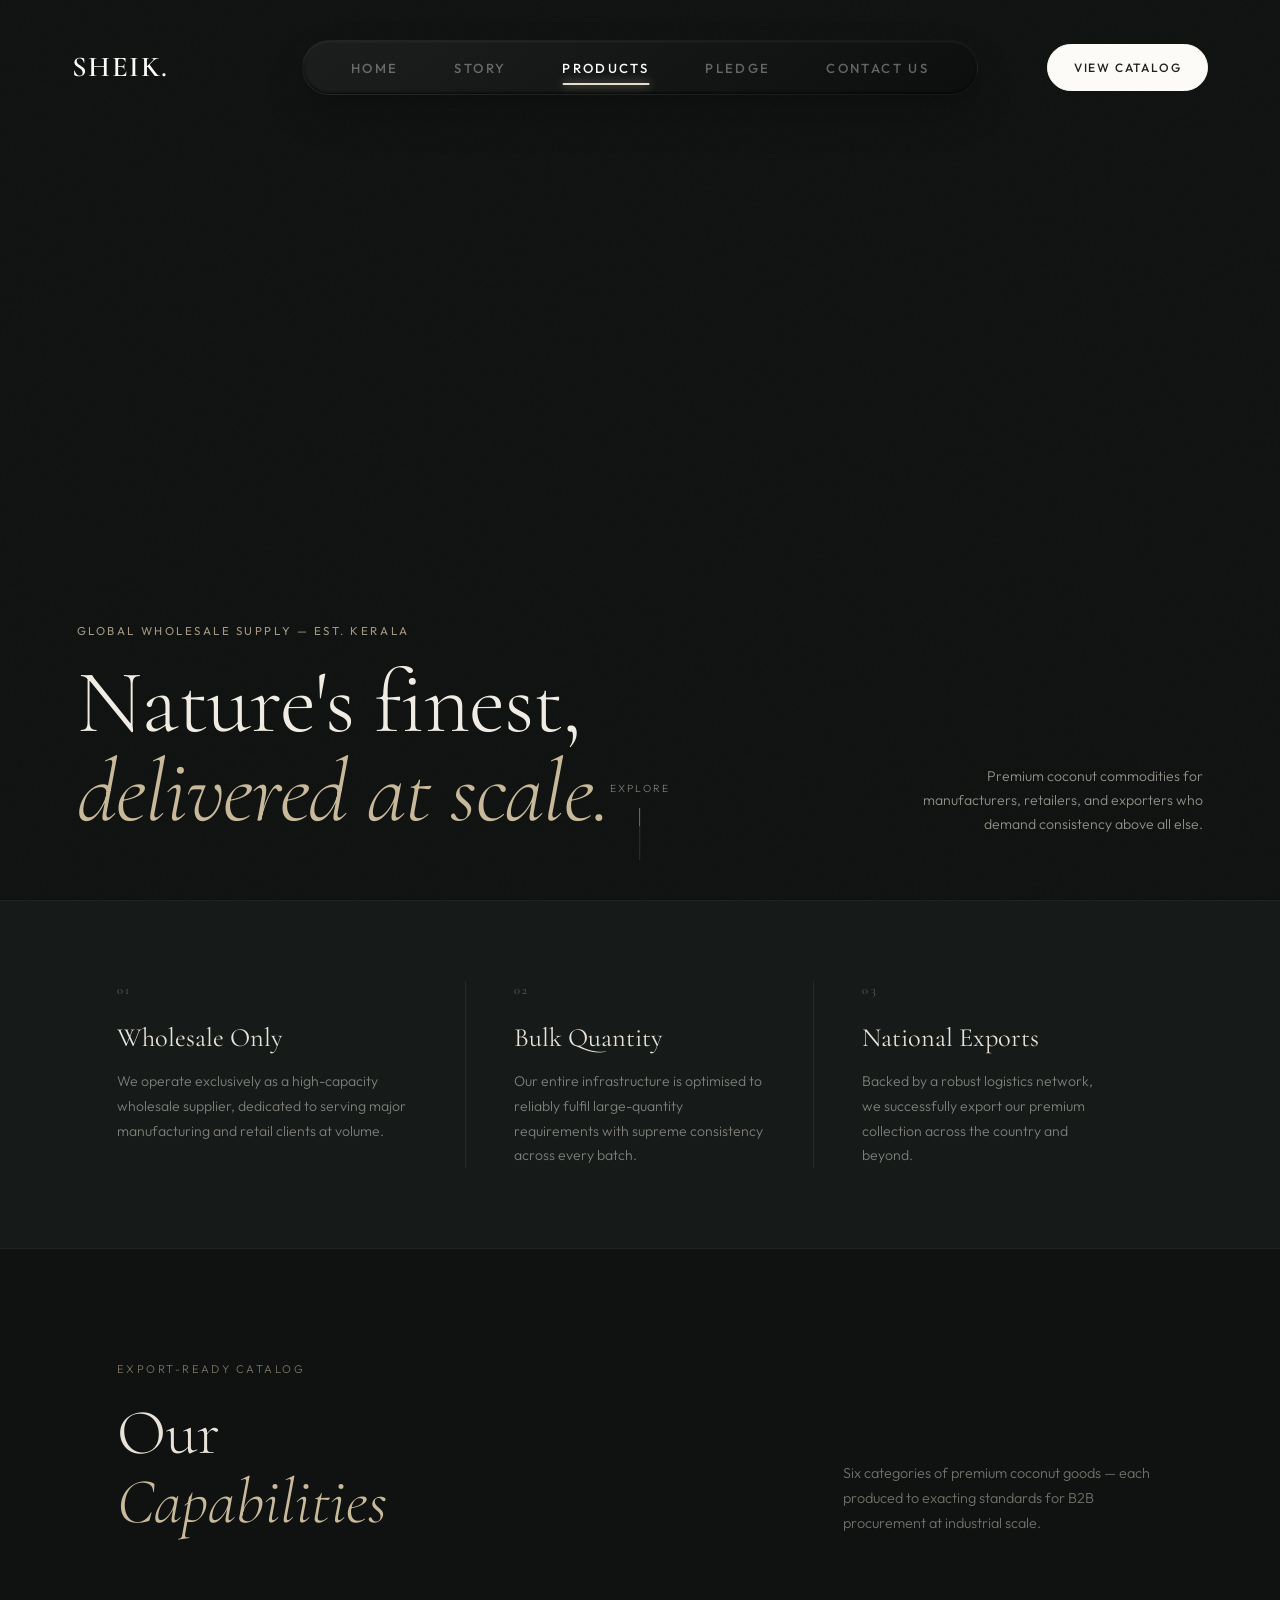
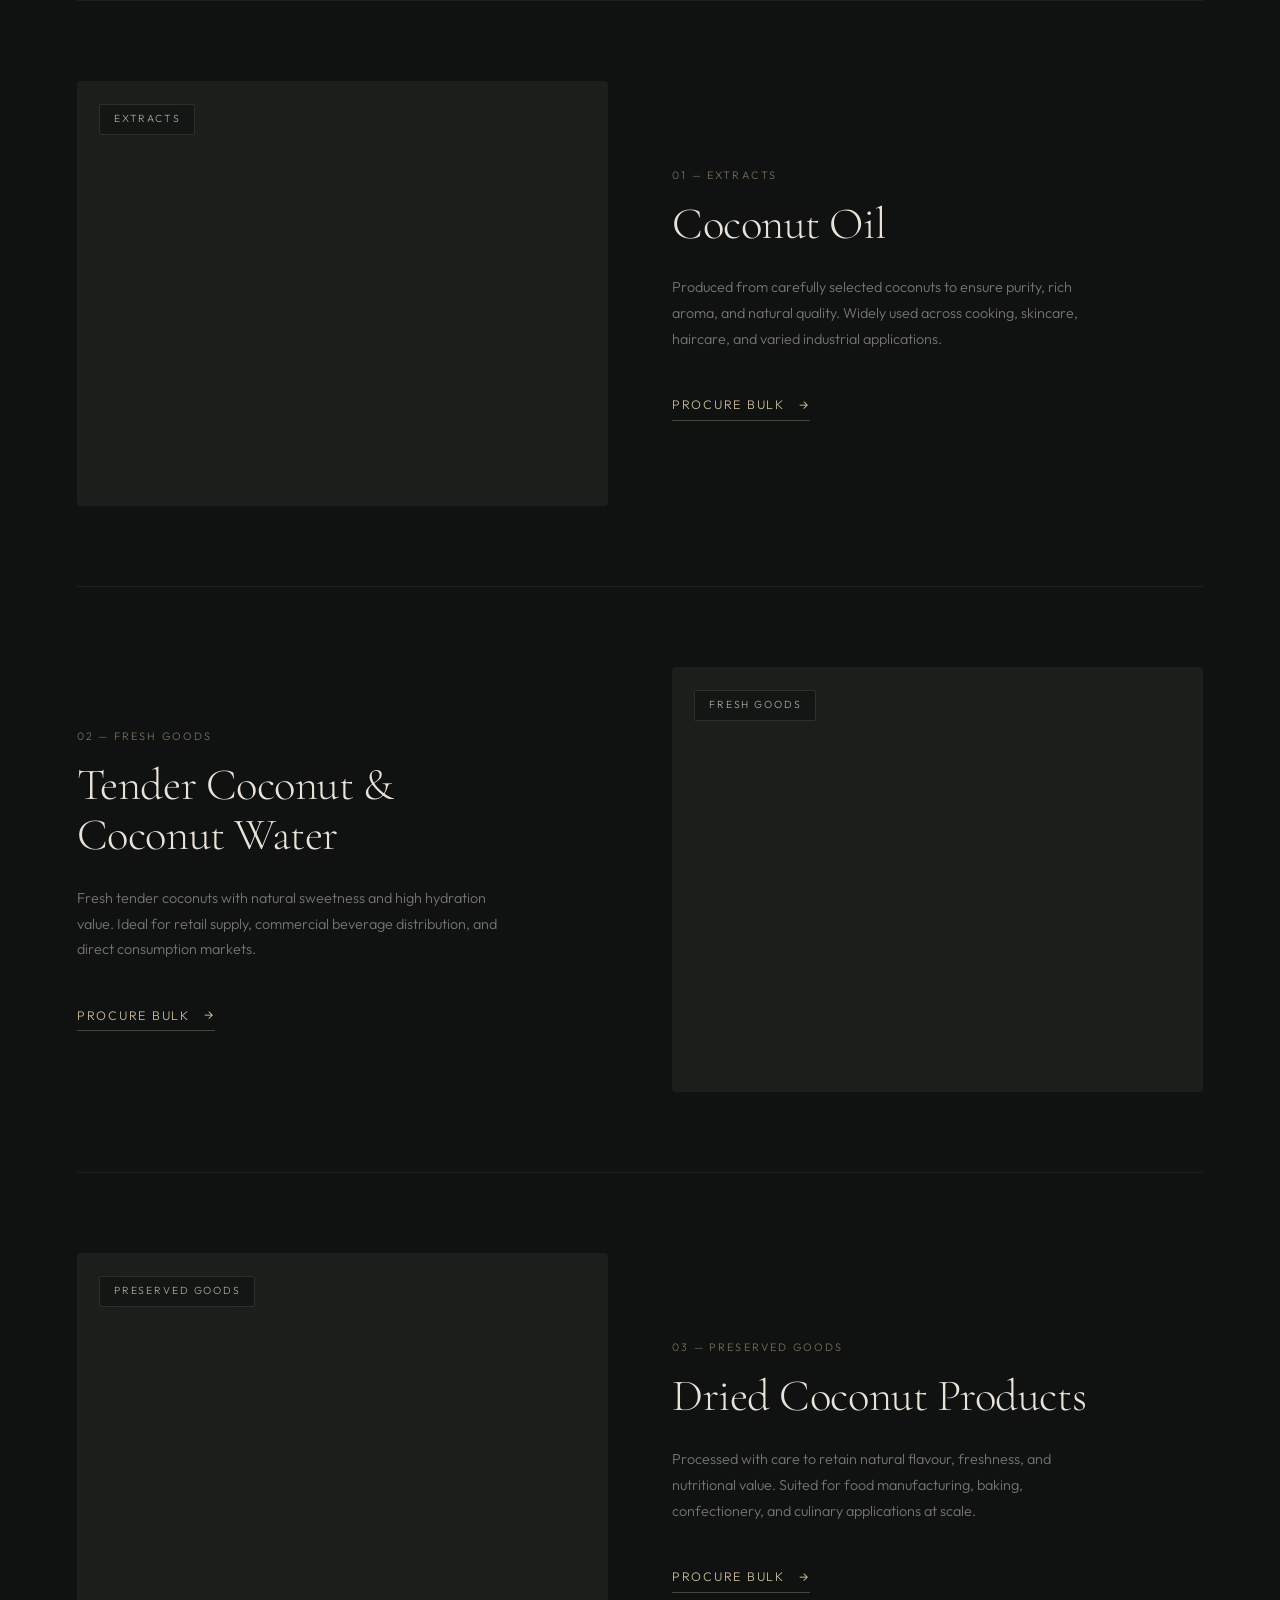
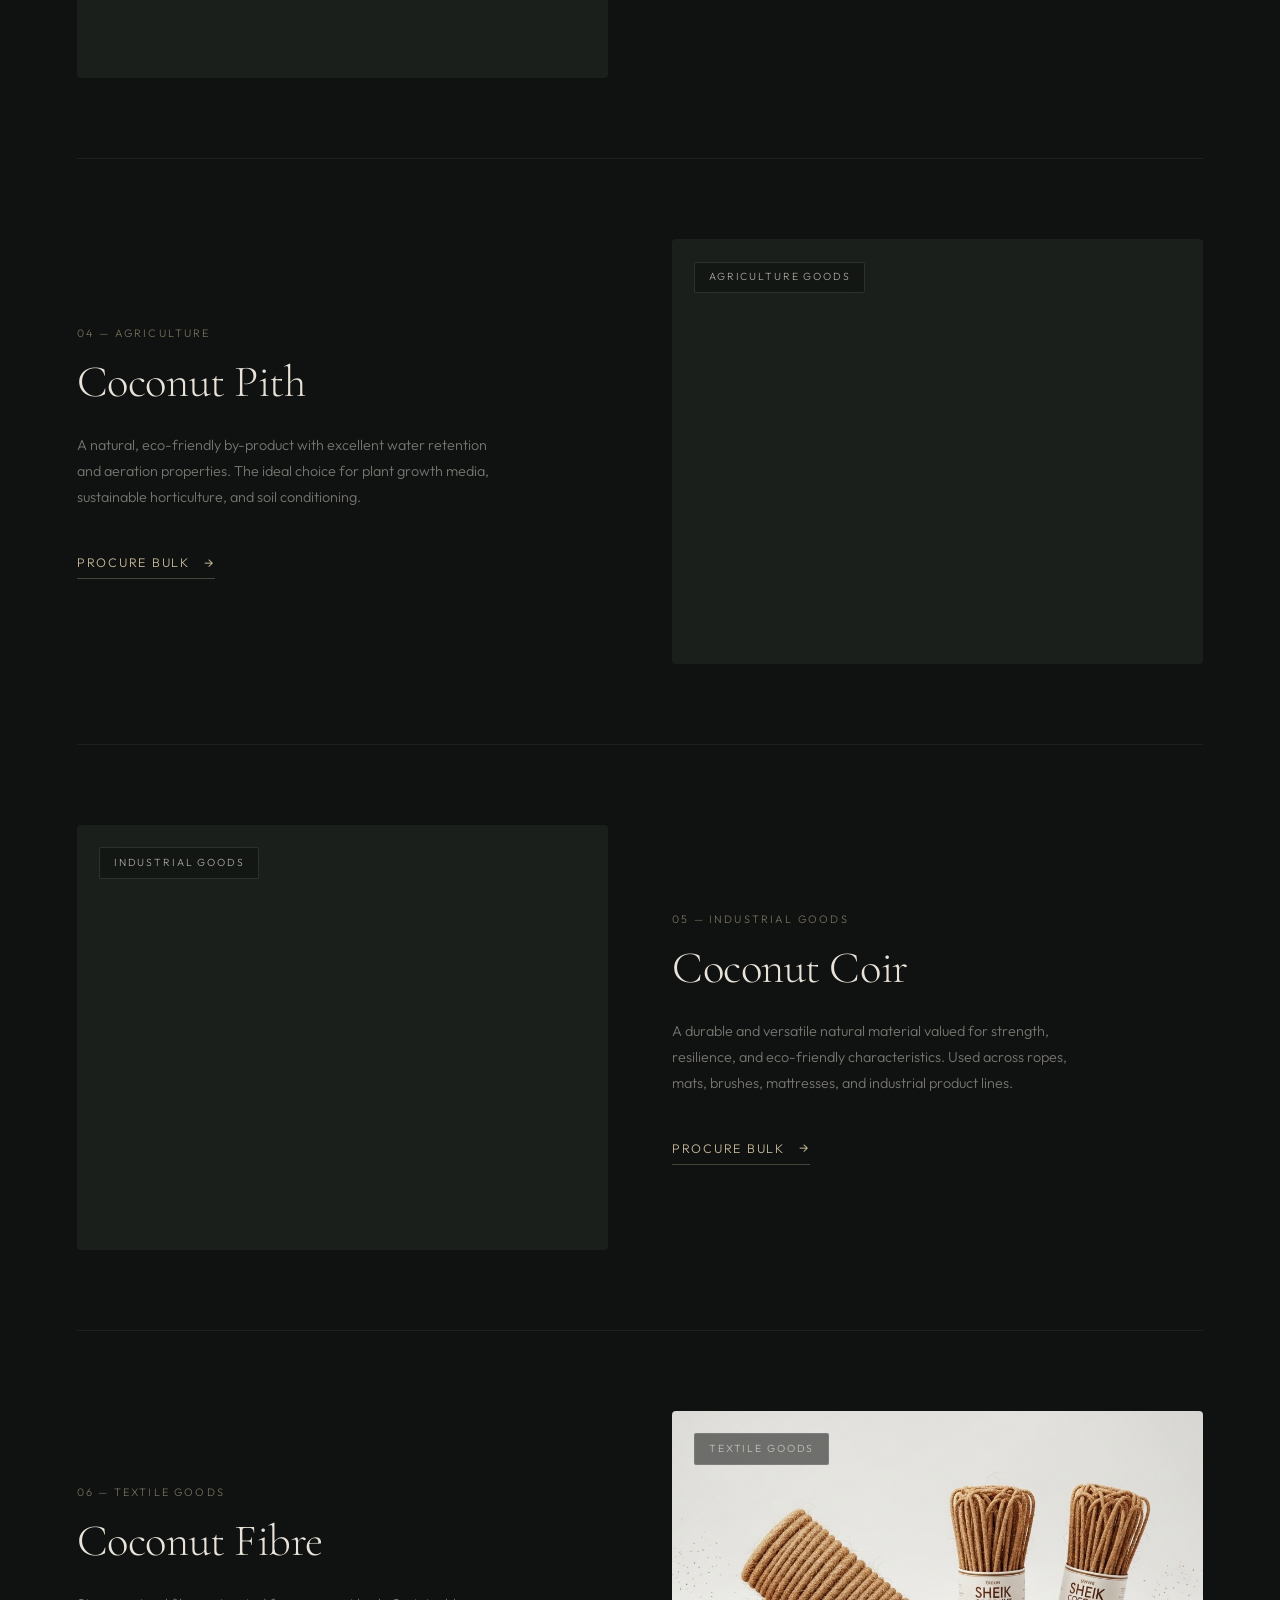
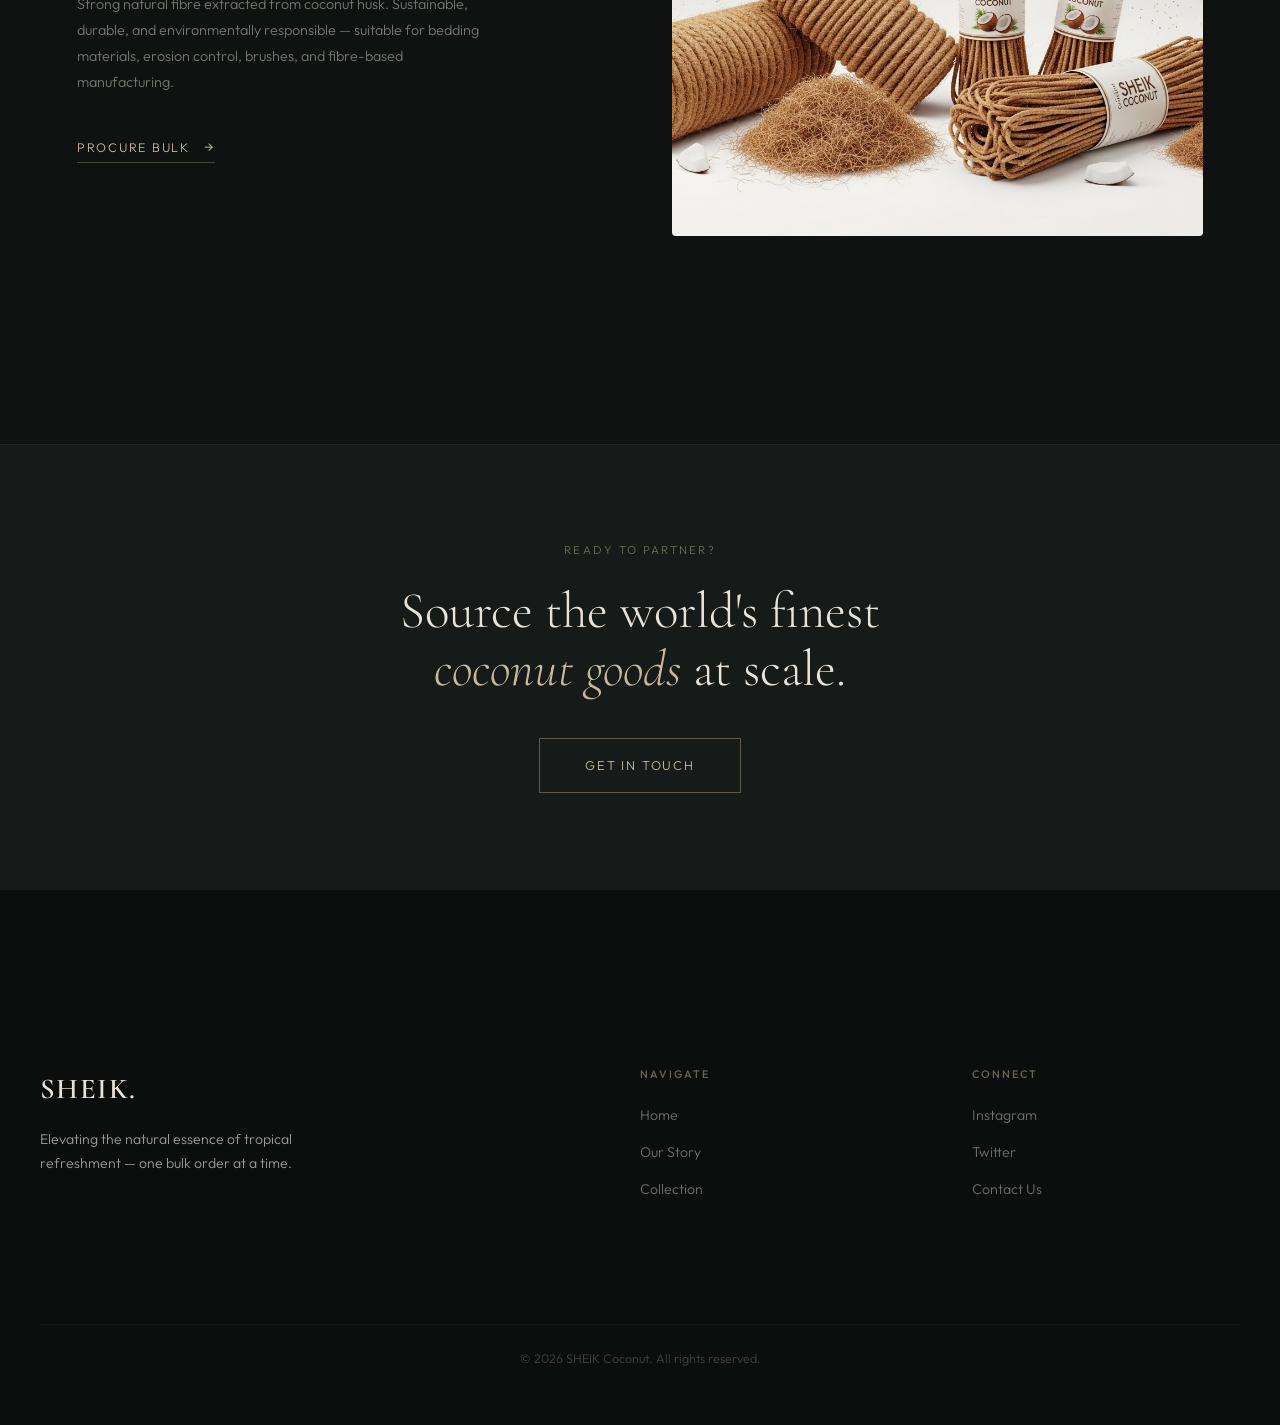
==== commit 85b65414: "update" ====
--- a/product.html
+++ b/product.html
@@ -571,6 +571,264 @@
             .manifesto-inner { padding: 0 1.5rem; }
             .footer-grid { grid-template-columns: 1fr; }
             .collection-intro { padding: 4rem 1.5rem 2.5rem; }
+        }
+
+        /* ══════════════════════════════════════════════════
+           PROCUREMENT MODAL
+           ══════════════════════════════════════════════════ */
+        .modal-overlay {
+            position: fixed;
+            inset: 0;
+            background: rgba(10, 12, 11, 0.85); /* Dark cinematic overlay */
+            backdrop-filter: blur(15px);
+            -webkit-backdrop-filter: blur(15px);
+            z-index: 9999;
+            display: flex;
+            align-items: center;
+            justify-content: center;
+            opacity: 0;
+            pointer-events: none;
+            transition: opacity 0.4s ease;
+        }
+
+        .modal-overlay.active {
+            opacity: 1;
+            pointer-events: auto;
+        }
+
+        .modal-card {
+            width: 95%;
+            max-width: 850px;
+            height: 85vh; /* Hard constraint forces form scrolling */
+            background-color: #161A18;
+            border-radius: 8px;
+            border: 1px solid rgba(255, 255, 255, 0.05);
+            box-shadow: 0 40px 100px rgba(0,0,0,0.5);
+            display: grid;
+            grid-template-columns: 1fr 1fr;
+            overflow: hidden;
+            transform: translateY(20px) scale(0.98);
+            transition: transform 0.4s cubic-bezier(0.25, 1, 0.5, 1);
+            position: relative;
+        }
+
+        .modal-overlay.active .modal-card {
+            transform: translateY(0) scale(1);
+        }
+
+        .modal-close {
+            position: absolute;
+            top: 1.5rem;
+            right: 1.5rem;
+            background: none;
+            border: none;
+            color: rgba(255, 255, 255, 0.6);
+            font-size: 2rem;
+            cursor: pointer;
+            z-index: 10;
+            transition: color 0.3s;
+            line-height: 1;
+        }
+
+        .modal-close:hover {
+            color: #fff;
+        }
+
+        /* Modal Carousel */
+        .modal-carousel {
+            position: relative;
+            background: #0f1210;
+            height: 100%;
+            min-height: 400px;
+            display: flex;
+            align-items: center;
+            justify-content: center;
+        }
+
+        .carousel-track {
+            position: relative;
+            width: 100%;
+            height: 100%;
+            overflow: hidden;
+        }
+
+        /* Ambient inner glow to make image look editorial */
+        .carousel-overlay {
+            position: absolute;
+            inset: 0;
+            background: linear-gradient(to top, rgba(15, 18, 16, 0.8) 0%, transparent 40%, rgba(15, 18, 16, 0.3) 100%);
+            z-index: 2;
+            pointer-events: none;
+        }
+
+        .carousel-watermark {
+            position: absolute;
+            bottom: 2rem;
+            left: 2rem;
+            z-index: 3;
+            color: rgba(255, 255, 255, 0.9);
+            pointer-events: none;
+        }
+
+        .carousel-watermark span {
+            display: block;
+            font-family: var(--font-heading);
+            font-size: 1.5rem;
+            letter-spacing: 0.05em;
+        }
+        
+        .carousel-watermark small {
+            font-family: var(--font-body);
+            font-size: 0.65rem;
+            letter-spacing: 0.25em;
+            text-transform: uppercase;
+            color: var(--clr-sand);
+        }
+
+        .carousel-slide {
+            position: absolute;
+            inset: 0;
+            opacity: 0;
+            transition: opacity 0.5s ease-in-out, transform 4s linear;
+            transform: scale(1.05); /* Slight scale to drop into parallax */
+        }
+
+        .carousel-slide.active {
+            opacity: 1;
+            transform: scale(1);
+        }
+
+        .carousel-slide img {
+            width: 100%;
+            height: 100%;
+            object-fit: cover;
+            filter: saturate(1.15) brightness(0.85); /* Richer color */
+        }
+
+        .carousel-btn {
+            position: absolute;
+            top: 50%;
+            transform: translateY(-50%);
+            background: rgba(255, 255, 255, 0.05);
+            backdrop-filter: blur(4px);
+            border: 1px solid rgba(255, 255, 255, 0.15);
+            color: #fff;
+            width: 36px;
+            height: 36px;
+            border-radius: 50%;
+            display: flex;
+            align-items: center;
+            justify-content: center;
+            cursor: pointer;
+            z-index: 5;
+            transition: all 0.3s ease;
+        }
+
+        .carousel-btn:hover { 
+            background: rgba(255, 255, 255, 0.15); 
+            transform: translateY(-50%) scale(1.1);
+        }
+        .carousel-btn.prev { left: 1rem; }
+        .carousel-btn.next { right: 1rem; }
+
+        /* Modal Form */
+        .modal-form-container {
+            padding: 2.5rem 2rem 2.5rem 1.5rem;
+            display: flex;
+            flex-direction: column;
+            justify-content: flex-start; /* Fixed: Prevents flex centering from eating the submit button on short screens */
+            overflow-y: auto; /* Allow form to scroll inside the boundary */
+        }
+
+        .modal-header {
+            margin-bottom: 2rem;
+        }
+
+        .modal-title {
+            font-family: var(--font-heading);
+            font-size: 2.2rem;
+            color: #fff;
+            margin-bottom: 0.5rem;
+            font-weight: 400;
+        }
+
+        .modal-subtitle {
+            font-family: var(--font-body);
+            font-size: 0.9rem;
+            color: rgba(255, 255, 255, 0.5);
+            line-height: 1.5;
+        }
+
+        .modal-form {
+            display: flex;
+            flex-direction: column;
+            gap: 1rem;
+        }
+
+        .modal-input {
+            width: 100%;
+            padding: 0.65rem 0.85rem;
+            background: rgba(255, 255, 255, 0.03);
+            border: 1px solid rgba(255, 255, 255, 0.1);
+            border-radius: 4px;
+            color: #fff;
+            font-family: var(--font-body);
+            font-size: 0.9rem;
+            transition: border-color 0.3s, background 0.3s;
+        }
+
+        .modal-input:focus {
+            outline: none;
+            border-color: rgba(255, 255, 255, 0.3);
+            background: rgba(255, 255, 255, 0.05);
+        }
+
+        .modal-input option {
+            background-color: #161A18; /* Force dark background in system dropdown */
+            color: #ffffff;
+        }
+
+        .modal-input::placeholder { color: rgba(255, 255, 255, 0.3); }
+
+        textarea.modal-input {
+            resize: vertical;
+            min-height: 100px;
+        }
+
+        .modal-submit {
+            margin-top: 1rem;
+            padding: 1rem;
+            width: 100%;
+            background: #fff;
+            color: #000;
+            border: none;
+            border-radius: 4px;
+            font-family: var(--font-body);
+            font-weight: 500;
+            letter-spacing: 0.1em;
+            text-transform: uppercase;
+            cursor: pointer;
+            transition: background 0.3s;
+        }
+
+        .modal-submit:hover { background: #e0e0e0; }
+
+        .modal-msg {
+            display: none;
+            padding: 1rem;
+            margin-top: 1rem;
+            border-radius: 4px;
+            font-size: 0.85rem;
+            text-align: center;
+        }
+
+        .modal-success { background: rgba(42, 74, 59, 0.2); color: #8FBC8F; border: 1px solid #8FBC8F; }
+        .modal-error { background: rgba(180, 50, 50, 0.1); color: #ff8c8c; border: 1px solid #ff8c8c; }
+
+        @media (max-width: 900px) {
+            .modal-card { grid-template-columns: 1fr; max-height: 90vh; overflow-y: auto; }
+            .modal-carousel { min-height: 250px; }
+            .modal-form-container { padding: 2rem; }
         }
     </style>
 </head>
@@ -759,6 +1017,62 @@
         </section>
 
     </main>
+
+    <!-- ═══ PROCUREMENT MODAL ═══ -->
+    <div class="modal-overlay" id="procureModal">
+        <div class="modal-card">
+            <button class="modal-close" id="closeModal">&times;</button>
+            
+            <!-- Carousel Side -->
+            <div class="modal-carousel">
+                <div class="carousel-track">
+                    <div class="carousel-slide active"><img src="assests/products/coconut-pith.jpeg" alt="Coconut Products 1"></div>
+                    <div class="carousel-slide"><img src="assests/products/sheik CoconutOil.jpeg" alt="Coconut Products 2"></div>
+                    <div class="carousel-slide"><img src="assests/products/dry coconuts.png" alt="Coconut Products 3"></div>
+                    
+                    <!-- Overlays explicitly inside the bounding container -->
+                    <div class="carousel-overlay"></div>
+                    <div class="carousel-watermark">
+                        <small>Premium Quality</small>
+                        <span>Export Goods</span>
+                    </div>
+                    <button class="carousel-btn prev" id="carouselPrev">&#10094;</button>
+                    <button class="carousel-btn next" id="carouselNext">&#10095;</button>
+                </div>
+            </div>
+
+            <!-- Form Side -->
+            <div class="modal-form-container">
+                <div class="modal-header">
+                    <h3 class="modal-title">Procure Bulk</h3>
+                    <p class="modal-subtitle">Submit your requirements directly to our export team. We supply premium bulk quantities worldwide.</p>
+                </div>
+                
+                <form id="procureForm" class="modal-form">
+                    <input type="text" name="name" class="modal-input" placeholder="Full Name or Company *" required>
+                    <input type="email" name="email" class="modal-input" placeholder="Business Email *" required>
+                    
+                    <select name="interested_product" class="modal-input" required>
+                        <option value="" disabled selected>Select Primary Product *</option>
+                        <option value="Raw Coconuts">Raw Coconuts</option>
+                        <option value="Copra">Copra (Dry Coconut)</option>
+                        <option value="Virgin Coconut Oil">Virgin Coconut Oil</option>
+                        <option value="Coconut Pith / Peat">Coconut Pith / Peat</option>
+                        <option value="Coconut Coir">Coconut Coir</option>
+                        <option value="Coconut Fibre">Coconut Fibre</option>
+                        <option value="Mixed / Other">Mixed / Other</option>
+                    </select>
+
+                    <input type="text" name="volume" class="modal-input" placeholder="Estimated Volume (e.g., 20ft Container, 5 Tons)">
+                    
+                    <textarea name="message" class="modal-input" placeholder="Additional requirements or destination port..."></textarea>
+                    
+                    <button type="submit" class="modal-submit">Submit Inquiry</button>
+                    <div id="modalMessages"></div>
+                </form>
+            </div>
+        </div>
+    </div>
 
     <!-- ═══ FOOTER ═══ -->
     <footer class="site-footer">
@@ -838,6 +1152,102 @@
     }, { threshold: 0.12, rootMargin: '0px 0px -40px 0px' });
 
     reveals.forEach(el => revealObserver.observe(el));
+
+    /* ── Procurement Modal Logic ── */
+    const modalOverlay = document.getElementById('procureModal');
+    const closeModalBtn = document.getElementById('closeModal');
+    const procureButtons = document.querySelectorAll('.prod-cta');
+    const productSelect = document.querySelector('select[name="interested_product"]');
+
+    // Open Modal
+    procureButtons.forEach(btn => {
+        btn.addEventListener('click', (e) => {
+            e.preventDefault();
+            
+            // Try to auto-select the product based on the card title
+            const prodInfo = e.target.closest('.prod-info');
+            if (prodInfo) {
+                const prodName = prodInfo.querySelector('.prod-name').innerText;
+                Array.from(productSelect.options).forEach(opt => {
+                    if (opt.value.toLowerCase().includes(prodName.toLowerCase()) || 
+                        prodName.toLowerCase().includes(opt.value.toLowerCase().split(' ')[0])) {
+                        productSelect.value = opt.value;
+                    }
+                });
+            }
+
+            modalOverlay.classList.add('active');
+            document.body.style.overflow = 'hidden'; // prevent background scrolling
+        });
+    });
+
+    // Close Modal
+    const closeModal = () => {
+        modalOverlay.classList.remove('active');
+        document.body.style.overflow = '';
+    };
+
+    closeModalBtn.addEventListener('click', closeModal);
+    modalOverlay.addEventListener('click', (e) => {
+        if (e.target === modalOverlay) closeModal();
+    });
+
+    // Carousel Logic
+    const slides = document.querySelectorAll('.carousel-slide');
+    const prevBtn = document.getElementById('carouselPrev');
+    const nextBtn = document.getElementById('carouselNext');
+    let currentSlide = 0;
+
+    const showSlide = (index) => {
+        slides.forEach(s => s.classList.remove('active'));
+        slides[index].classList.add('active');
+    };
+
+    prevBtn.addEventListener('click', () => {
+        currentSlide = (currentSlide - 1 + slides.length) % slides.length;
+        showSlide(currentSlide);
+    });
+
+    nextBtn.addEventListener('click', () => {
+        currentSlide = (currentSlide + 1) % slides.length;
+        showSlide(currentSlide);
+    });
+
+    // Formspree AJAX Submission
+    const procureForm = document.getElementById('procureForm');
+    const modalMessages = document.getElementById('modalMessages');
+
+    procureForm.addEventListener('submit', function(e) {
+        e.preventDefault();
+        const formData = new FormData(procureForm);
+        const submitBtn = procureForm.querySelector('.modal-submit');
+        
+        submitBtn.textContent = "Sending...";
+        submitBtn.disabled = true;
+
+        fetch('https://formspree.io/f/mlgoplqe', {
+            method: 'POST',
+            body: formData,
+            headers: {
+                'Accept': 'application/json'
+            }
+        })
+        .then(response => {
+            if (response.ok) {
+                modalMessages.innerHTML = '<div class="modal-msg modal-success" style="display:block;">Inquiry sent successfully. Our team will contact you soon.</div>';
+                procureForm.reset();
+            } else {
+                modalMessages.innerHTML = '<div class="modal-msg modal-error" style="display:block;">Error submitting inquiry. Please try again or email us.</div>';
+            }
+        })
+        .catch(error => {
+            modalMessages.innerHTML = '<div class="modal-msg modal-error" style="display:block;">Network error. Please try again.</div>';
+        })
+        .finally(() => {
+            submitBtn.textContent = "Submit Inquiry";
+            submitBtn.disabled = false;
+        });
+    });
     </script>
 
 </body>
--- a/style.css
+++ b/style.css
@@ -137,12 +137,16 @@
     pointer-events: auto; /* Re-enable clicks for items inside */
 }
 
-/* Float logo completely left */
+/* General Logo Styles */
 .logo {
     font-family: var(--font-heading);
     font-size: 1.8rem;
     font-weight: 600;
     letter-spacing: 0.05em;
+}
+
+/* Float logo completely left inside the header */
+.site-header .logo {
     position: absolute;
     left: 2rem;
 }
